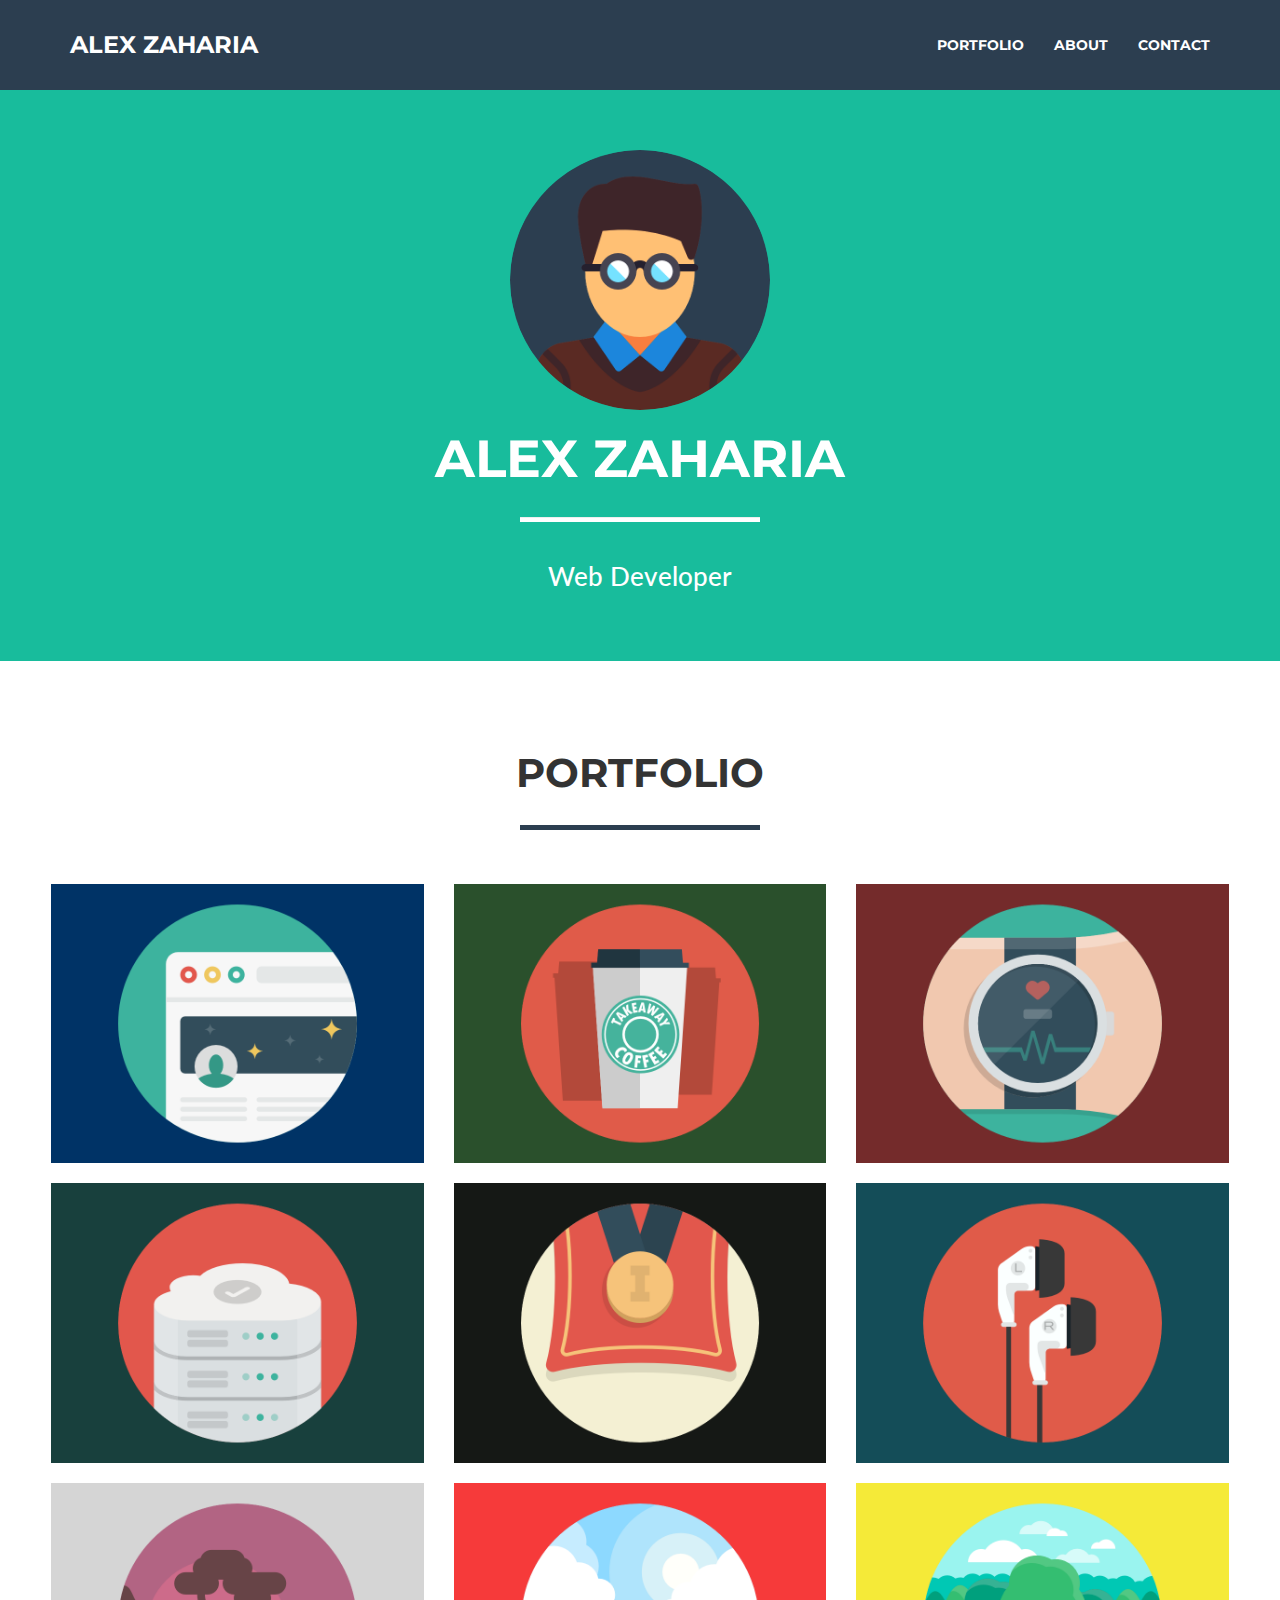
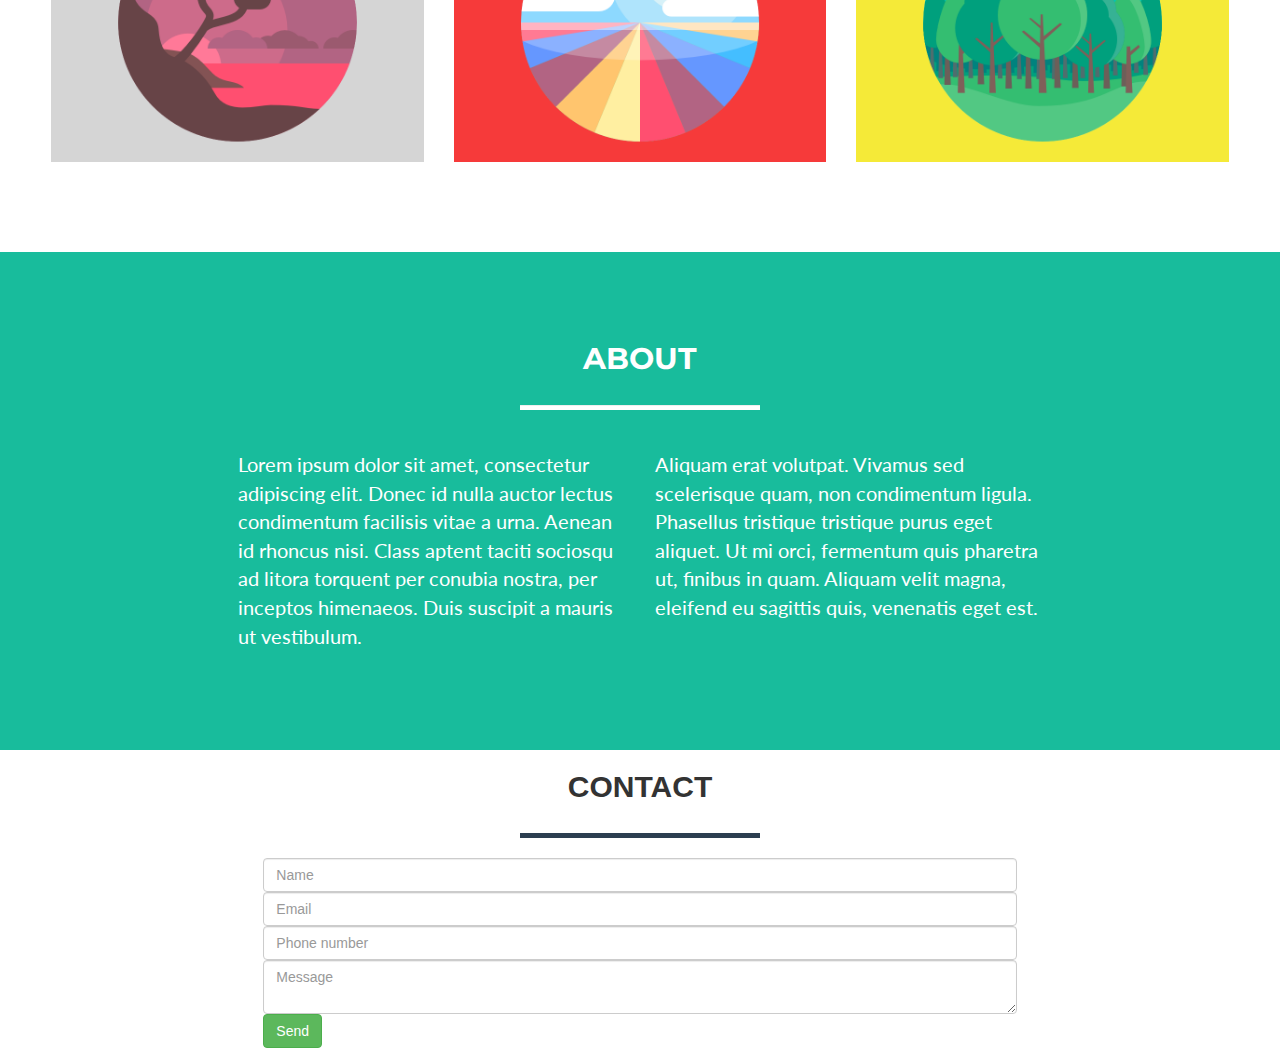
==== portofolio-page/index.html @ 8e7c49b8 "[portfolio-page] Added contact fields. Need to style and validate." ====
<!DOCTYPE html>
<html lang="en">
<head>
    <meta charset="UTF-8">
    <title>Portfolio Page</title>
    <link rel="stylesheet" type="text/css"
          href="https://maxcdn.bootstrapcdn.com/bootstrap/3.3.7/css/bootstrap.min.css"/>
    <link rel="stylesheet" type="text/css"
          href="https://maxcdn.bootstrapcdn.com/font-awesome/4.6.3/css/font-awesome.min.css"/>

    <link href="https://fonts.googleapis.com/css?family=Montserrat|Lato|Roboto" rel="stylesheet">

    <link rel="stylesheet" type="text/css"
          href="style.css"/>
</head>
<body>
    <nav class="navbar navbar-default navbar-fixed-top">
        <div class="container">
            <div class="navbar-header">
                <button type="button"
                        class="navbar-toggle collapsed"
                        data-toggle="collapse"
                        data-target="#navbar"
                        aria-expanded="false"
                        aria-controls="navbar">
                    <span class="sr-only">Toggle Navigation</span>
                    <span class="icon-bar"></span>
                    <span class="icon-bar"></span>
                    <span class="icon-bar"></span>
                </button>
                <a class="navbar-brand" href="#">
                    <strong>ALEX ZAHARIA</strong>
                </a>
            </div>
            <div id="navbar" class="navbar-collapse collapse">
                <ul class="nav navbar-nav navbar-right">
                    <li><a href="#"><strong>PORTFOLIO</strong></a></li>
                    <li><a href="#"><strong>ABOUT</strong></a></li>
                    <li><a href="#"><strong>CONTACT</strong></a></li>
                </ul>
            </div>
        </div>
    </nav>
    <div class="container-fluid content">
        <div class="row welcome">
            <div class="col-xs-12 photo">
                <div class="col-xs-12">
                    <img class="img-responsive" src="img/student.png"/>
                </div>
            </div>
            <div class="col-xs-12 text-center welcome-name">
                <h1><strong> ALEX ZAHARIA </strong></h1>
            </div>
            <div class="col-xs-12 text-center welcome-divider">
                <hr class="divider"/>
            </div>
            <div class="col-xs-12 text-center welcome-titles">
                <h3>Web Developer</h3>
            </div>
        </div>
        <div class="row portfolio">
            <div class="col-xs-12 text-center">
                <h2><strong> PORTFOLIO </strong></h2>
            </div>
            <div class="col-xs-12 text-center portfolio-divider">
                <hr class="divider"/>
            </div>
            <div class="col-lg-12 projects">
                <div class="project col-sm-4 text-center">
                    <a href="#">
                        <img class="img-responsive" src="img/projects/browser-square.png"/>
                    </a>
                </div>
                <div class="project col-sm-4 text-center">
                    <a href="#">
                        <img class="img-responsive" src="img/projects/coffee-cup-square.png"/>
                    </a>
                </div>
                <div class="project col-sm-4 text-center">
                    <a href="#">
                        <img class="img-responsive" src="img/projects/watch-square.png"/>
                    </a>
                </div>
                <div class="project col-sm-4 text-center">
                    <a href="#">
                        <img class="img-responsive" src="img/projects/server-square.png"/>
                    </a>
                </div>
                <div class="project col-sm-4 text-center">
                    <a href="#">
                        <img class="img-responsive" src="img/projects/medal-square.png"/>
                    </a>
                </div>
                <div class="project col-sm-4 text-center">
                    <a href="#">
                        <img class="img-responsive" src="img/projects/earphones-square.png"/>
                    </a>
                </div>
                <div class="project col-sm-4 text-center">
                    <a href="#">
                        <img class="img-responsive" src="img/projects/cape-square.png"/>
                    </a>
                </div>
                <div class="project col-sm-4 text-center">
                    <a href="#">
                        <img class="img-responsive" src="img/projects/fields-square.png"/>
                    </a>
                </div>
                <div class="project col-sm-4 text-center">
                    <a href="#">
                        <img class="img-responsive" src="img/projects/trees-sqaure.png"/>
                    </a>
                </div>
            </div>
        </div>
        <div class="row about">
            <div class="col-xs-12 text-center">
                <h2><strong> ABOUT </strong></h2>
            </div>
            <div class="col-xs-12 text-center about-divider">
                <hr class="divider"/>
            </div>
            <div class="col-xs-12 about-content">
                <div class="col-md-4 col-md-offset-2 description">
                    <p> Lorem ipsum dolor sit amet, consectetur adipiscing elit. Donec id nulla auctor lectus
                        condimentum facilisis vitae a urna. Aenean id rhoncus nisi. Class aptent taciti sociosqu ad
                        litora torquent per conubia nostra, per inceptos himenaeos. Duis suscipit a mauris ut
                        vestibulum. </p>
                </div>

                <div class="col-md-4 skills">
                    <p> Aliquam erat volutpat. Vivamus sed scelerisque quam, non
                        condimentum ligula. Phasellus tristique
                        tristique purus eget aliquet. Ut mi orci, fermentum quis pharetra ut,
                        finibus in quam. Aliquam
                        velit magna, eleifend eu sagittis quis, venenatis eget est. </p>
                </div>
            </div>
        </div>
        <div class="row contact">
            <div class="col-xs-12">
                <div class="col-xs-12 text-center">
                    <h2><strong> CONTACT </strong></h2>
                </div>
                <div class="col-xs-12 text-center contact-divider">
                    <hr class="divider"/>
                </div>
                <form class="form-horizontal col-xs-12">
                    <div class="col-sm-8 col-sm-offset-2">
                        <div class="col-xs-12">
                            <input type="text" class="form-control" placeholder="Name"/>
                            <input type="email" class="form-control" placeholder="Email"/>
                            <input type="text" class="form-control" placeholder="Phone number"/>
                            <textarea class="form-control" placeholder="Message"></textarea>
                            <button type="button" class="btn btn-success">Send</button>
                        </div>
                    </div>
                </form>
            </div>
        </div>
    </div>

    <script src="https://cdnjs.cloudflare.com/ajax/libs/jquery/3.1.1/jquery.min.js"></script>
    <script src="https://maxcdn.bootstrapcdn.com/bootstrap/3.3.7/js/bootstrap.min.js"></script>
</body>
</html>
---- portofolio-page/style.css ----
/*  Icons:
    fa-briefcase [&#xf0b1;]
    fa-empire [&#xf1d1;]
    fa-globe [&#xf0ac;]
    fa-heartbeat [&#xf21e;]
    fa-laptop [&#xf109;]
    fa-shield [&#xf132;]

    fa-star [&#xf005;]
    fa-lightbulb-o [&#xf0eb;]
*/
body {
  min-height: 1000px; }

.navbar {
  font-family: 'Montserrat', sans-serif;
  background: #2C3E50;
  padding: 20px;
  border: none; }
  @media screen and (max-width: 767px) {
    .navbar {
      padding: 0; } }

.navbar-default {
  color: #fff; }
  .navbar-default .navbar-brand {
    text-transform: uppercase;
    color: #FFFFFF;
    font-size: 24px; }
    @media screen and (max-width: 767px) {
      .navbar-default .navbar-brand {
        font-size: 18px; } }
  .navbar-default .navbar-brand:hover,
  .navbar-default .navbar-brand:focus {
    color: #fff; }
  .navbar-default .navbar-toggle {
    border-color: #FFFFFF; }
    .navbar-default .navbar-toggle .icon-bar {
      background: #FFFFFF; }
  .navbar-default .navbar-toggle:hover,
  .navbar-default .navbar-toggle:focus {
    background: #18BC9C;
    border-color: #18BC9C; }
  .navbar-default .navbar-collapse {
    border-color: #233140; }
  .navbar-default .navbar-nav li a {
    color: #FFFFFF; }
  .navbar-default .navbar-nav li a:hover,
  .navbar-default .navbar-nav li a:focus {
    color: #18BC9C; }

.content {
  padding-top: 90px; }
  @media screen and (max-width: 767px) {
    .content {
      padding-top: 50px; } }

hr.divider {
  font-family: FontAwesome;
  border-bottom: 4px solid #FFFFFF;
  width: 240px;
  line-height: 1px;
  font-size: 34px;
  color: #FFFFFF; }

hr.divider:after {
  padding: 0 8px;
  background: #18BC9C; }

.welcome {
  background-color: #18BC9C;
  padding: 60px 0 60px 0;
  font-family: 'Montserrat', sans-serif;
  color: #FFFFFF; }
  .welcome .photo img {
    width: 260px;
    border-radius: 50%;
    margin: 0 auto; }
  .welcome .welcome-name h1 {
    text-transform: uppercase;
    font-size: 52px; }
    @media screen and (max-width: 767px) {
      .welcome .welcome-name h1 {
        font-size: 30px; } }
  .welcome .welcome-divider {
    position: relative; }
    .welcome .welcome-divider hr.divider:after {
      content: "\f0eb"; }
  .welcome .welcome-titles {
    font-family: 'Lato', sans-serif; }
    .welcome .welcome-titles h3 {
      font-size: 26px; }
    @media screen and (max-width: 767px) {
      .welcome .welcome-titles h3 {
        margin-top: 10px;
        font-size: 20px; } }
  @media screen and (max-width: 767px) {
    .welcome {
      padding: 30px 0 30px 0; } }

.portfolio {
  padding: 70px 0 90px 0;
  background: #FFFFFF;
  font-family: 'Montserrat', sans-serif;
  color: #333333; }
  .portfolio h2 {
    font-size: 40px;
    text-transform: uppercase; }
  .portfolio .portfolio-divider hr.divider {
    border-color: #2C3E50;
    color: #2C3E50; }
  .portfolio .portfolio-divider hr.divider:after {
    background: #FFFFFF;
    content: "\f0b1"; }
  .portfolio .projects {
    margin-top: 14px;
    padding: 0 36px; }
    .portfolio .projects .project {
      margin-top: 20px; }
      .portfolio .projects .project a {
        max-width: 400px;
        margin: 0 auto;
        display: block;
        background: url("/img/student.png"); }
    @media screen and (max-width: 767px) {
      .portfolio .projects {
        margin-top: 30px;
        padding: 0 14px; } }
  @media screen and (max-width: 767px) {
    .portfolio {
      padding: 30px 0 30px 0; } }

.about {
  padding: 70px 0 90px 0;
  background: #18BC9C;
  font-family: 'Montserrat', sans-serif;
  color: #FFFFFF; }
  .about .about-divider hr.divider:after {
    content: "\f007";
    padding: 0 10px; }
  .about .about-content {
    margin-top: 20px; }
    .about .about-content .description,
    .about .about-content .skills {
      font-family: 'Lato', sans-serif;
      font-size: 20px; }
  @media screen and (max-width: 767px) {
    .about {
      padding: 30px 0 30px 0; } }

.contact .contact-divider hr {
  border-color: #2C3E50;
  color: #2C3E50; }
.contact .contact-divider hr:after {
  content: '\f0e0';
  background: #FFFFFF; }

/*# sourceMappingURL=style.css.map */
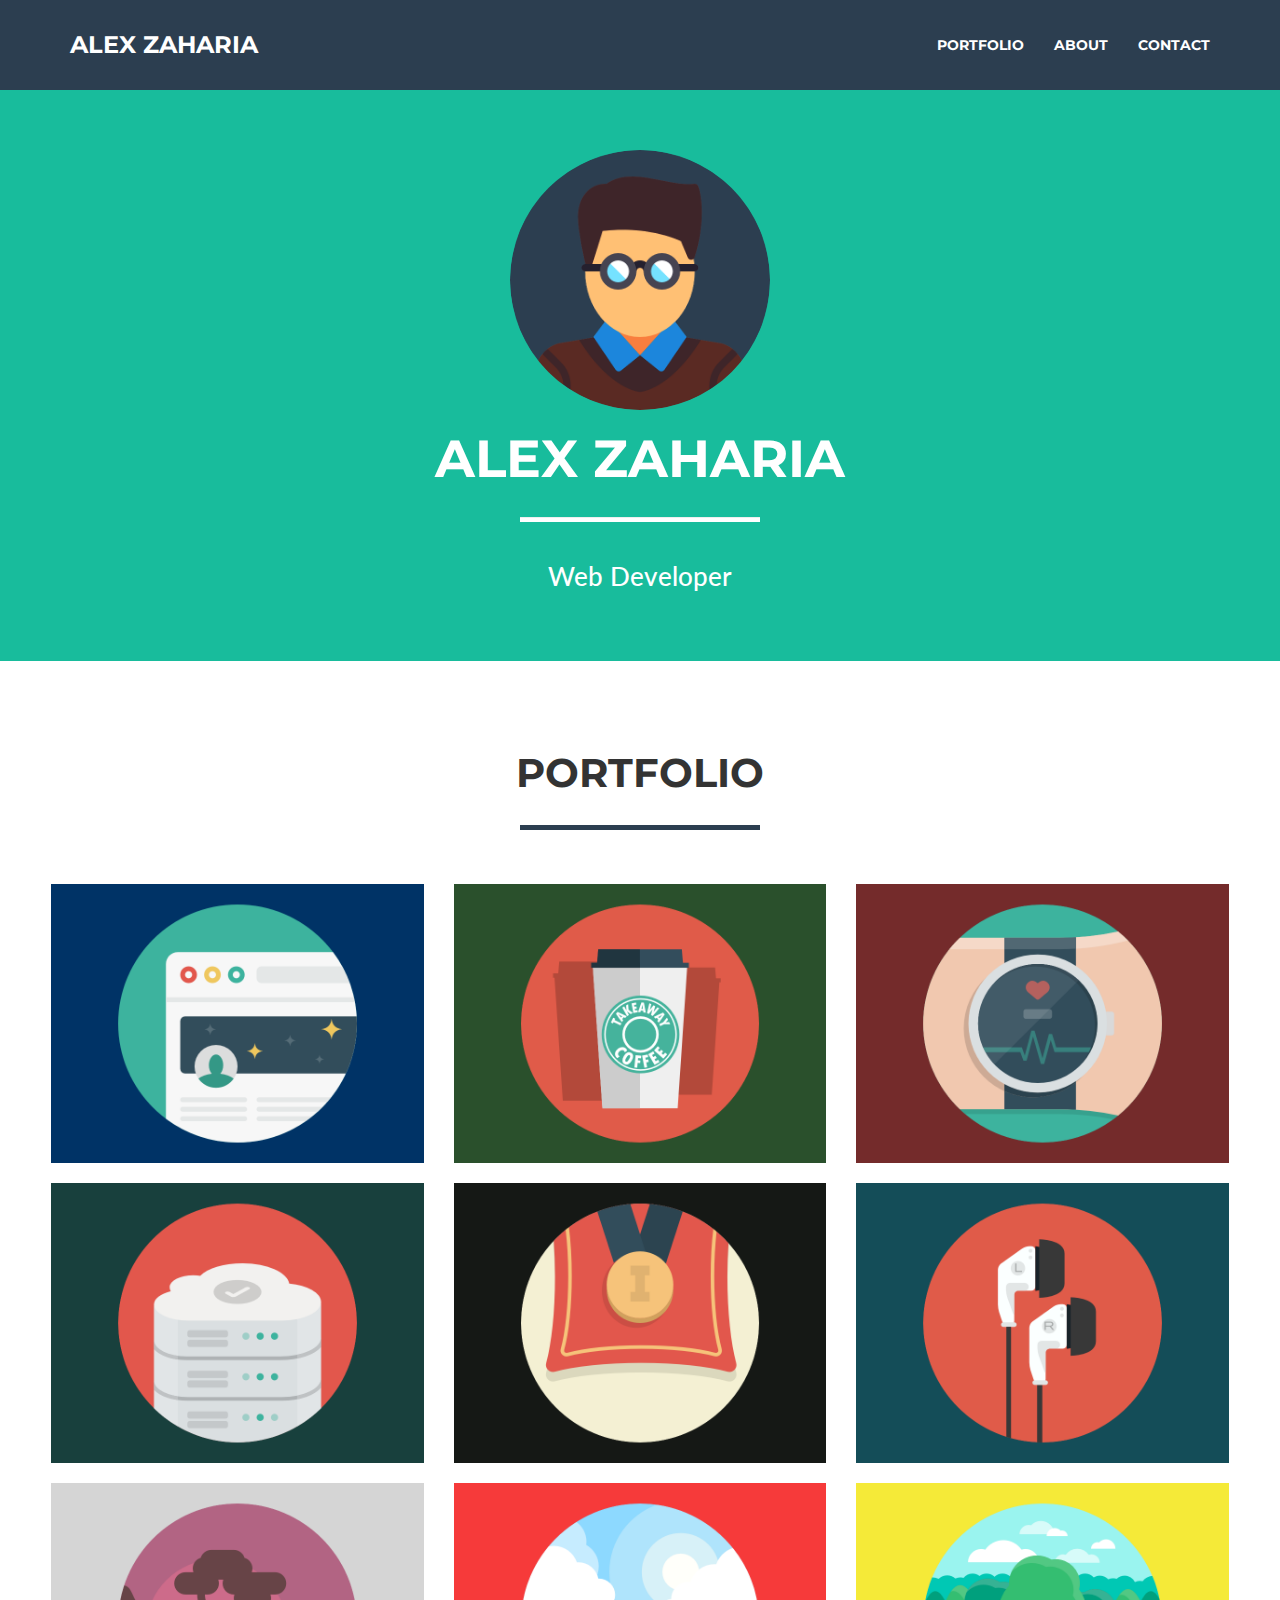
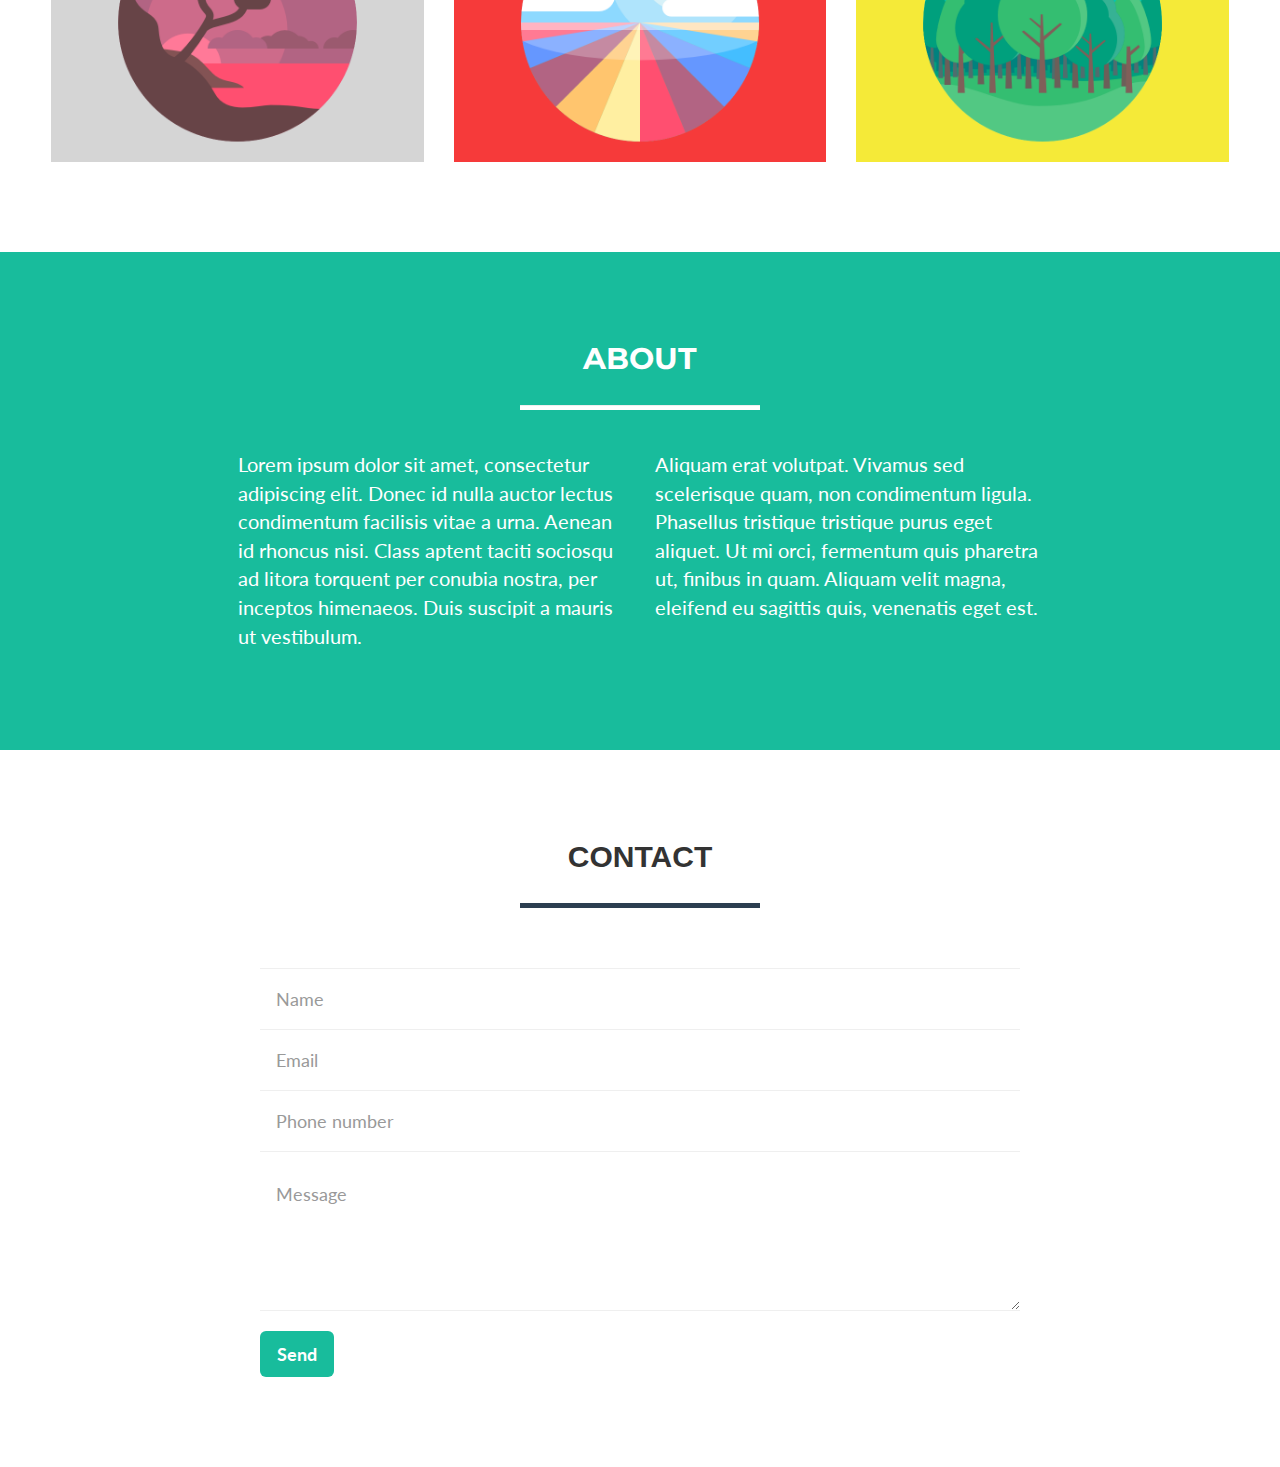
==== commit 72058a11: "[portfolio-page] Finished contact zone." ====
--- a/portofolio-page/index.html
+++ b/portofolio-page/index.html
@@ -138,26 +138,33 @@
             </div>
         </div>
         <div class="row contact">
-            <div class="col-xs-12">
-                <div class="col-xs-12 text-center">
-                    <h2><strong> CONTACT </strong></h2>
+            <div class="container">
+                <div class="row">
+                    <div class="col-xs-12 text-center">
+                        <h2><strong> CONTACT </strong></h2>
+                    </div>
+                    <div class="col-xs-12 text-center contact-divider">
+                        <hr class="divider"/>
+                    </div>
                 </div>
-                <div class="col-xs-12 text-center contact-divider">
-                    <hr class="divider"/>
+                <div class="row">
+                    <form class="form-horizontal col-xs-12">
+                        <div class="col-sm-8 col-sm-offset-2">
+                            <div class="row">
+                                <input type="text" class="form-control" placeholder="Name"/>
+                                <input type="email" class="form-control" placeholder="Email"/>
+                                <input type="text" class="form-control" placeholder="Phone number"/>
+                                <textarea class="form-control" placeholder="Message"></textarea>
+                                <button type="button" class="btn btn-lg">
+                                    <strong>Send</strong>
+                                </button>
+                            </div>
+                        </div>
+                    </form>
                 </div>
-                <form class="form-horizontal col-xs-12">
-                    <div class="col-sm-8 col-sm-offset-2">
-                        <div class="col-xs-12">
-                            <input type="text" class="form-control" placeholder="Name"/>
-                            <input type="email" class="form-control" placeholder="Email"/>
-                            <input type="text" class="form-control" placeholder="Phone number"/>
-                            <textarea class="form-control" placeholder="Message"></textarea>
-                            <button type="button" class="btn btn-success">Send</button>
-                        </div>
-                    </div>
-                </form>
             </div>
         </div>
+    </div>
     </div>
 
     <script src="https://cdnjs.cloudflare.com/ajax/libs/jquery/3.1.1/jquery.min.js"></script>
--- a/portofolio-page/style.css
+++ b/portofolio-page/style.css
@@ -148,11 +148,38 @@
     .about {
       padding: 30px 0 30px 0; } }
 
-.contact .contact-divider hr {
-  border-color: #2C3E50;
-  color: #2C3E50; }
-.contact .contact-divider hr:after {
-  content: '\f0e0';
-  background: #FFFFFF; }
+.contact {
+  padding: 70px 0 90px 0; }
+  .contact .contact-divider hr {
+    border-color: #2C3E50;
+    color: #2C3E50; }
+  .contact .contact-divider hr:after {
+    content: '\f0e0';
+    background: #FFFFFF; }
+  .contact form {
+    margin-top: 40px; }
+    .contact form input, .contact form textarea {
+      border: none;
+      border-top: 1px solid #efefef;
+      border-radius: 0;
+      font-size: 18px;
+      box-shadow: none;
+      padding: 30px 16px;
+      font-family: 'Lato', sans-serif; }
+    .contact form input {
+      height: 60px; }
+    .contact form textarea {
+      border-bottom: 1px solid #efefef;
+      min-height: 160px;
+      resize: vertical; }
+    .contact form input:focus,
+    .contact form textarea:focus {
+      border-color: #efefef;
+      box-shadow: none; }
+    .contact form button {
+      margin-top: 20px;
+      background: #18BC9C;
+      color: #FFFFFF;
+      font-family: 'Lato', sans-serif; }
 
 /*# sourceMappingURL=style.css.map */
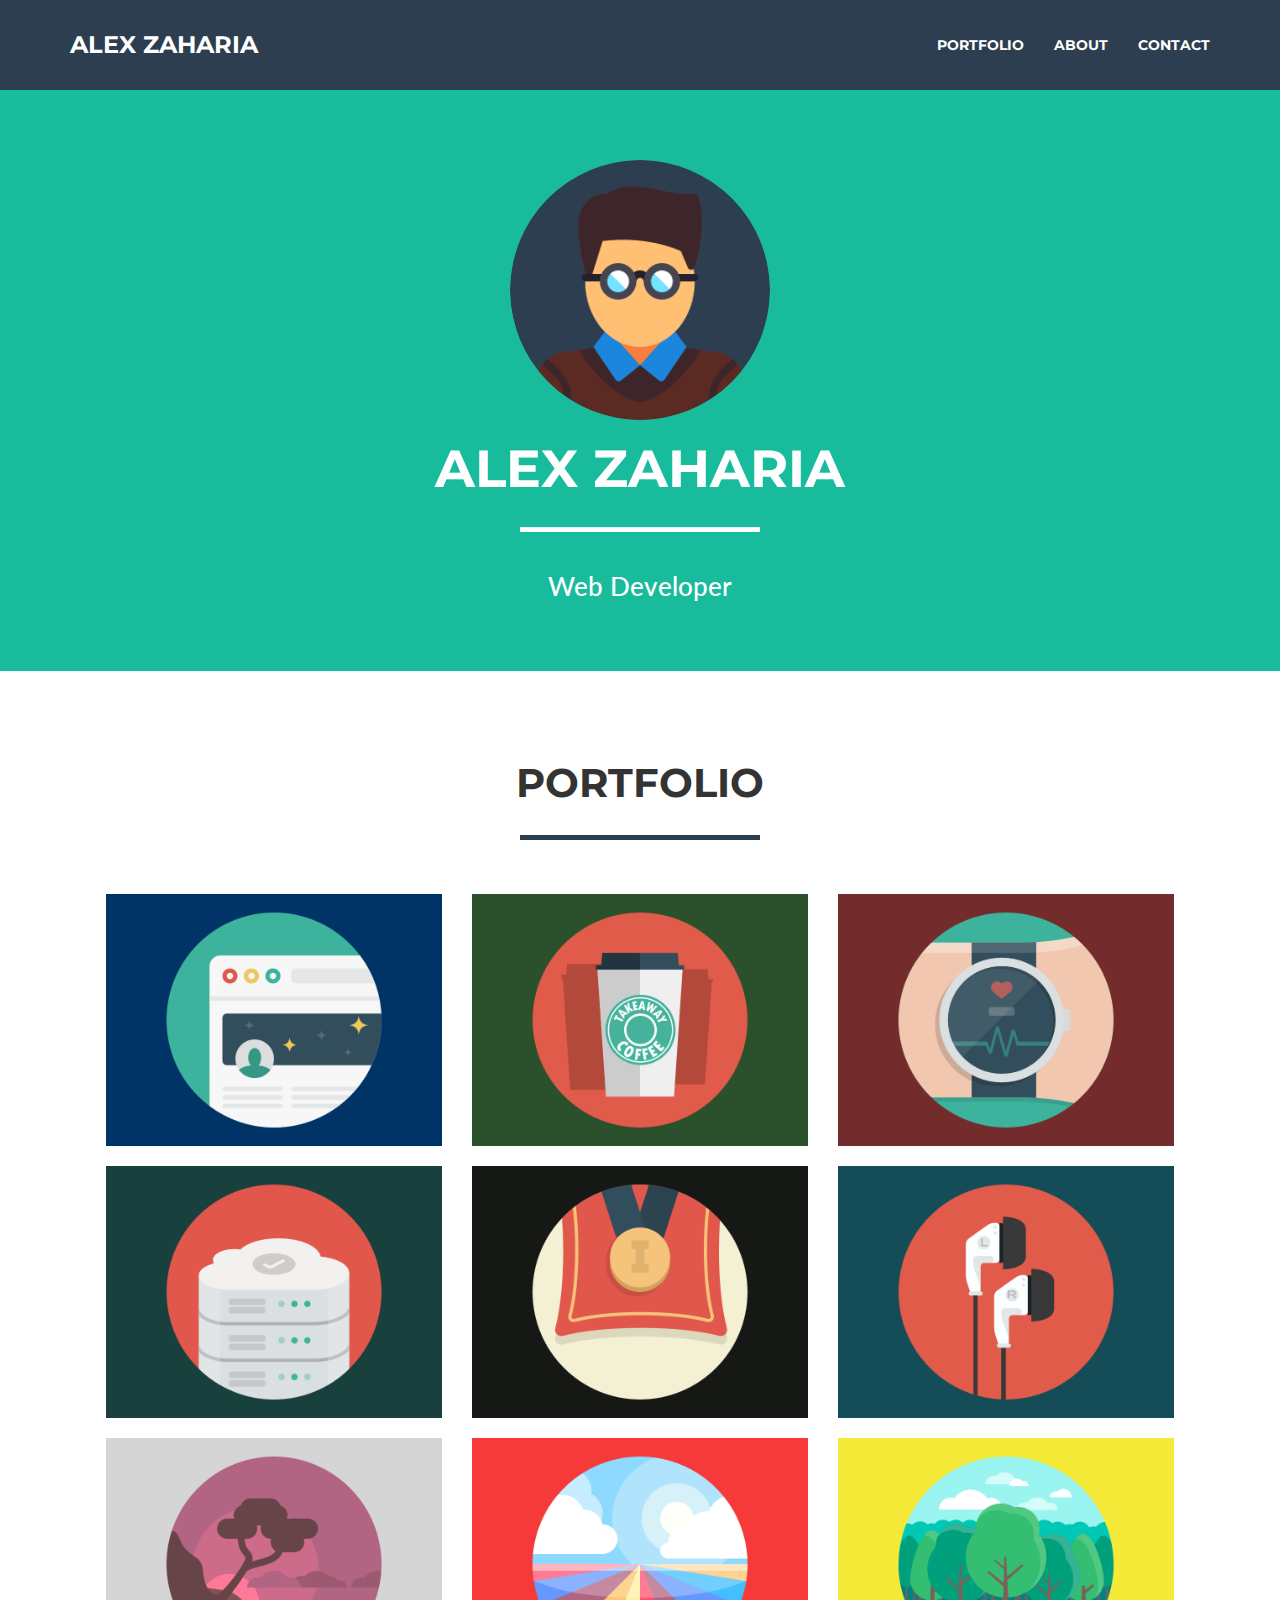
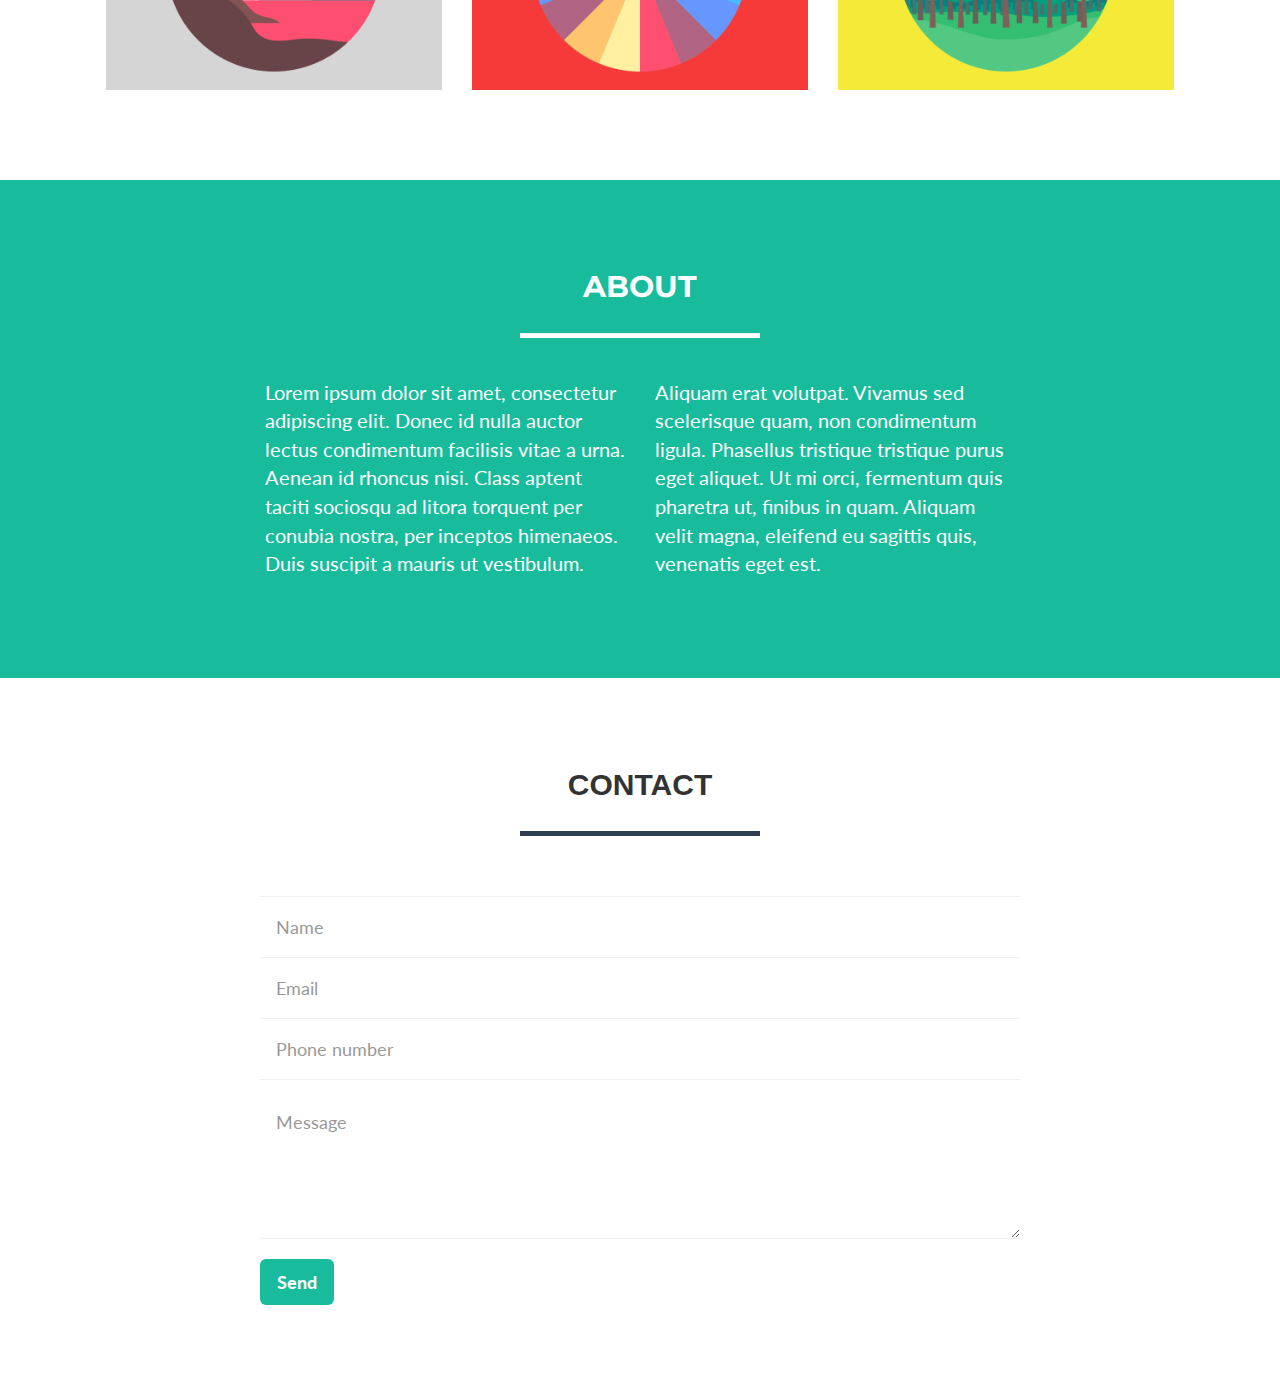
==== commit bed9b5c7: "[portfolio-page] Refactored container-row structure." ====
--- a/portofolio-page/index.html
+++ b/portofolio-page/index.html
@@ -41,31 +41,39 @@
             </div>
         </div>
     </nav>
-    <div class="container-fluid content">
-        <div class="row welcome">
-            <div class="col-xs-12 photo">
-                <div class="col-xs-12">
-                    <img class="img-responsive" src="img/student.png"/>
+    <div class="welcome">
+        <div class="container">
+            <div class="row">
+                <div class="col-xs-12 photo">
+                    <div class="col-xs-12">
+                        <img class="img-responsive" src="img/student.png"/>
+                    </div>
                 </div>
-            </div>
-            <div class="col-xs-12 text-center welcome-name">
-                <h1><strong> ALEX ZAHARIA </strong></h1>
+                <div class="col-xs-12 text-center welcome-name">
+                    <h1><strong> ALEX ZAHARIA </strong></h1>
+                </div>
             </div>
             <div class="col-xs-12 text-center welcome-divider">
                 <hr class="divider"/>
             </div>
-            <div class="col-xs-12 text-center welcome-titles">
-                <h3>Web Developer</h3>
+            <div class="row text-center welcome-titles">
+                <div class="col-xs-12">
+                    <h3>Web Developer</h3>
+                </div>
             </div>
         </div>
-        <div class="row portfolio">
-            <div class="col-xs-12 text-center">
-                <h2><strong> PORTFOLIO </strong></h2>
+    </div>
+    <div class="portfolio">
+        <div class="container">
+            <div class="row">
+                <div class="col-xs-12 text-center">
+                    <h2><strong> PORTFOLIO </strong></h2>
+                </div>
+                <div class="col-xs-12 text-center portfolio-divider">
+                    <hr class="divider"/>
+                </div>
             </div>
-            <div class="col-xs-12 text-center portfolio-divider">
-                <hr class="divider"/>
-            </div>
-            <div class="col-lg-12 projects">
+            <div class="row projects">
                 <div class="project col-sm-4 text-center">
                     <a href="#">
                         <img class="img-responsive" src="img/projects/browser-square.png"/>
@@ -113,14 +121,19 @@
                 </div>
             </div>
         </div>
-        <div class="row about">
-            <div class="col-xs-12 text-center">
-                <h2><strong> ABOUT </strong></h2>
+
+    </div>
+    <div class="about">
+        <div class="container">
+            <div class="row">
+                <div class="col-xs-12 text-center">
+                    <h2><strong> ABOUT </strong></h2>
+                </div>
+                <div class="col-xs-12 text-center about-divider">
+                    <hr class="divider"/>
+                </div>
             </div>
-            <div class="col-xs-12 text-center about-divider">
-                <hr class="divider"/>
-            </div>
-            <div class="col-xs-12 about-content">
+            <div class="row about-content">
                 <div class="col-md-4 col-md-offset-2 description">
                     <p> Lorem ipsum dolor sit amet, consectetur adipiscing elit. Donec id nulla auctor lectus
                         condimentum facilisis vitae a urna. Aenean id rhoncus nisi. Class aptent taciti sociosqu ad
@@ -137,34 +150,33 @@
                 </div>
             </div>
         </div>
-        <div class="row contact">
-            <div class="container">
-                <div class="row">
-                    <div class="col-xs-12 text-center">
-                        <h2><strong> CONTACT </strong></h2>
-                    </div>
-                    <div class="col-xs-12 text-center contact-divider">
-                        <hr class="divider"/>
-                    </div>
+    </div>
+    <div class="contact">
+        <div class="container">
+            <div class="row">
+                <div class="col-xs-12 text-center">
+                    <h2><strong> CONTACT </strong></h2>
                 </div>
-                <div class="row">
-                    <form class="form-horizontal col-xs-12">
-                        <div class="col-sm-8 col-sm-offset-2">
-                            <div class="row">
-                                <input type="text" class="form-control" placeholder="Name"/>
-                                <input type="email" class="form-control" placeholder="Email"/>
-                                <input type="text" class="form-control" placeholder="Phone number"/>
-                                <textarea class="form-control" placeholder="Message"></textarea>
-                                <button type="button" class="btn btn-lg">
-                                    <strong>Send</strong>
-                                </button>
-                            </div>
-                        </div>
-                    </form>
+                <div class="col-xs-12 text-center contact-divider">
+                    <hr class="divider"/>
                 </div>
             </div>
+            <div class="row">
+                <form class="form-horizontal col-xs-12">
+                    <div class="col-sm-8 col-sm-offset-2">
+                        <div class="row">
+                            <input type="text" class="form-control" placeholder="Name"/>
+                            <input type="email" class="form-control" placeholder="Email"/>
+                            <input type="text" class="form-control" placeholder="Phone number"/>
+                            <textarea class="form-control" placeholder="Message"></textarea>
+                            <button type="button" class="btn btn-lg">
+                                <strong>Send</strong>
+                            </button>
+                        </div>
+                    </div>
+                </form>
+            </div>
         </div>
-    </div>
     </div>
 
     <script src="https://cdnjs.cloudflare.com/ajax/libs/jquery/3.1.1/jquery.min.js"></script>
--- a/portofolio-page/style.css
+++ b/portofolio-page/style.css
@@ -69,7 +69,7 @@
 
 .welcome {
   background-color: #18BC9C;
-  padding: 60px 0 60px 0;
+  padding: 160px 0 60px 0;
   font-family: 'Montserrat', sans-serif;
   color: #FFFFFF; }
   .welcome .photo img {
@@ -96,7 +96,7 @@
         font-size: 20px; } }
   @media screen and (max-width: 767px) {
     .welcome {
-      padding: 30px 0 30px 0; } }
+      padding: 90px 0 30px 0; } }
 
 .portfolio {
   padding: 70px 0 90px 0;
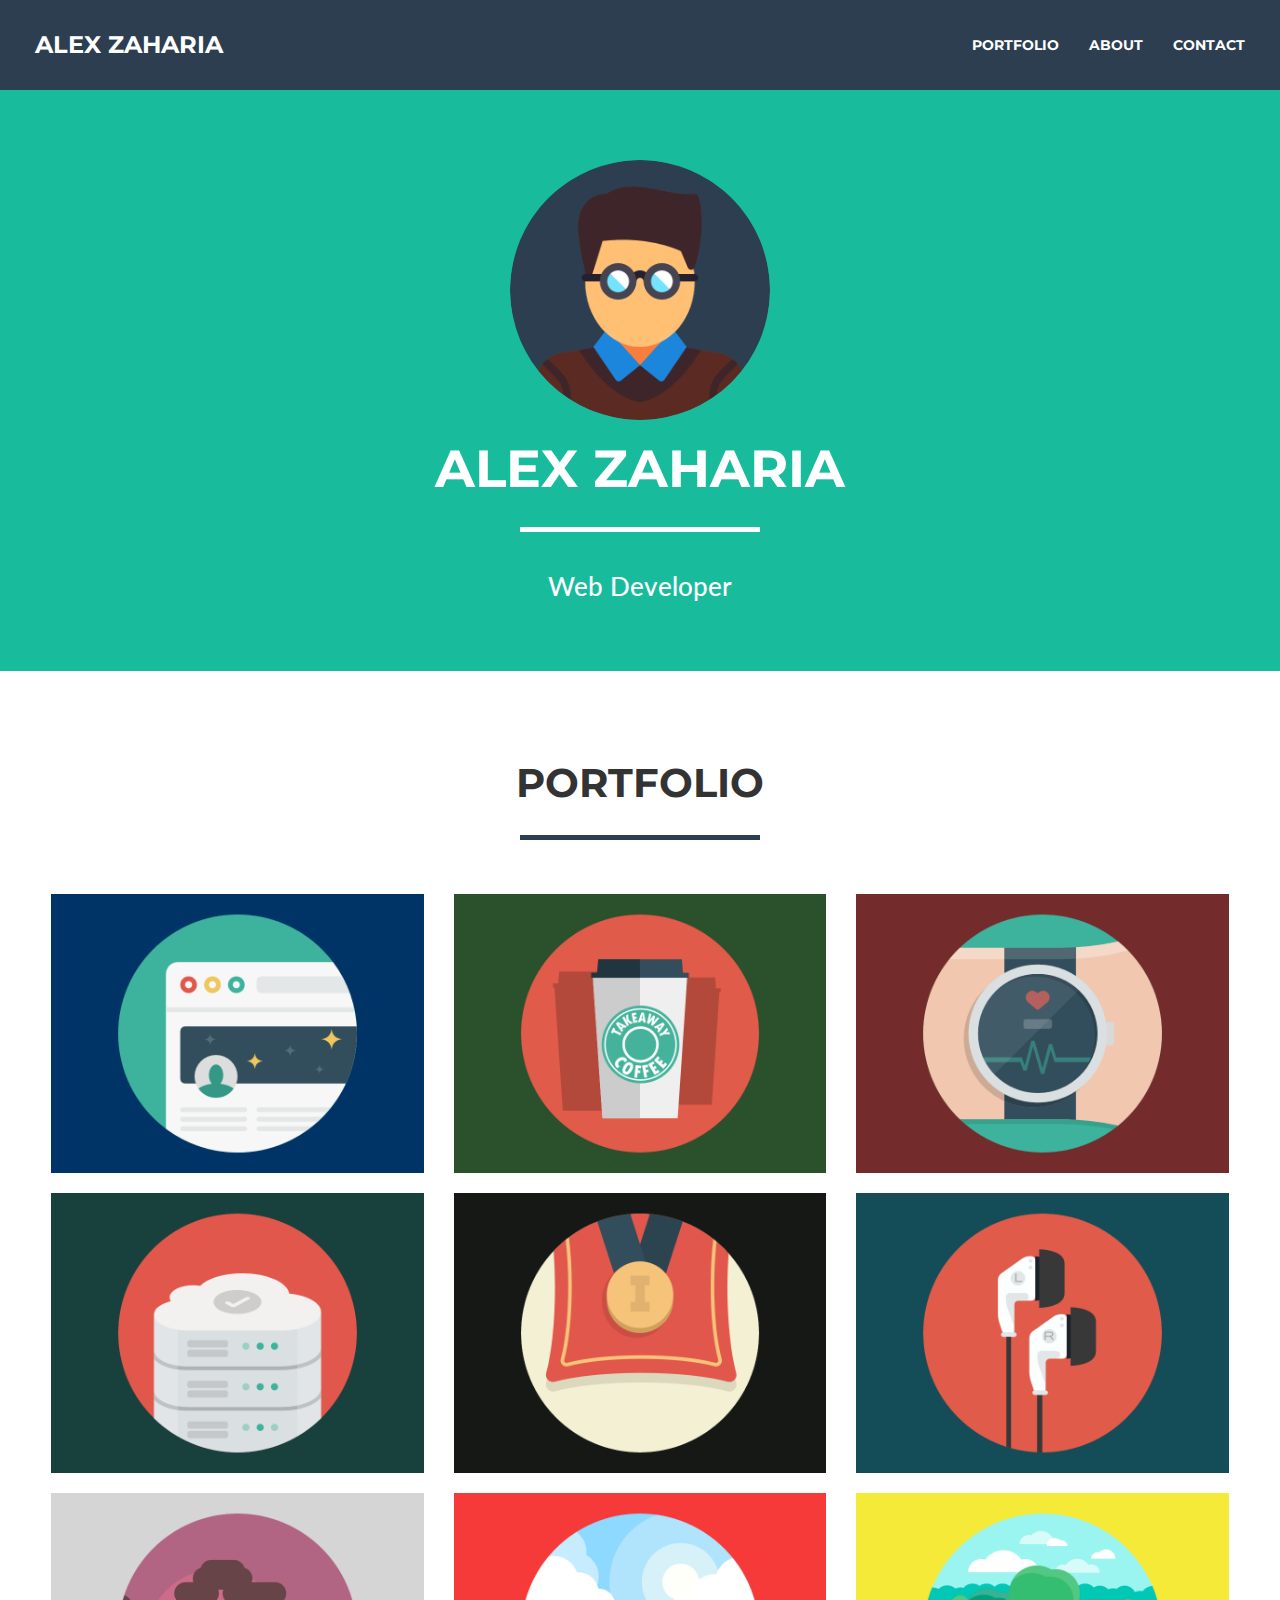
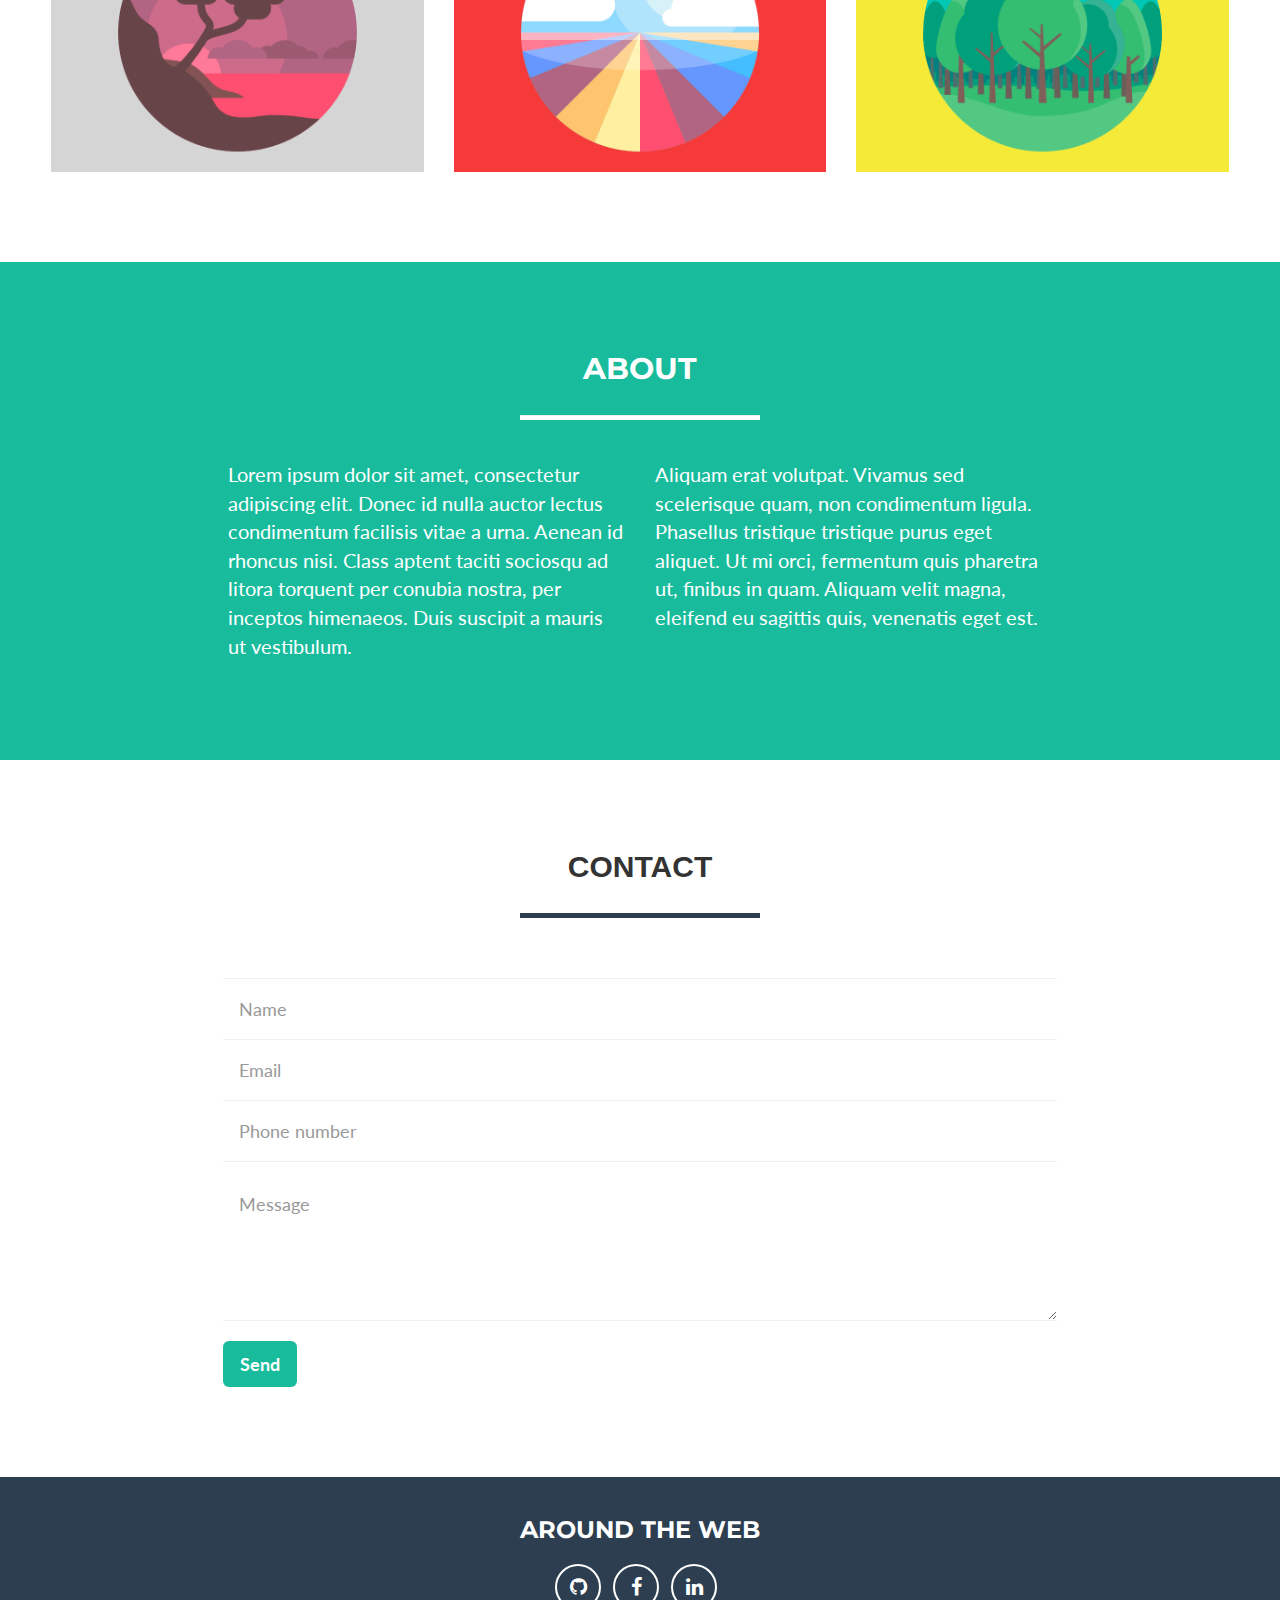
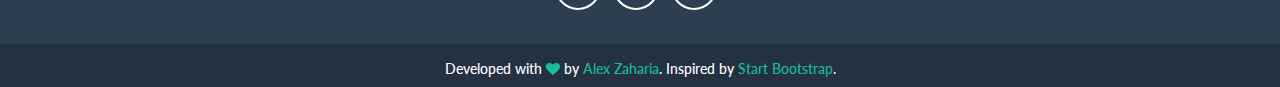
==== commit 569dde74: "[portfolio-page] Added credits in footer." ====
--- a/portofolio-page/index.html
+++ b/portofolio-page/index.html
@@ -15,7 +15,7 @@
 </head>
 <body>
     <nav class="navbar navbar-default navbar-fixed-top">
-        <div class="container">
+        <div class="container-fluid">
             <div class="navbar-header">
                 <button type="button"
                         class="navbar-toggle collapsed"
@@ -42,7 +42,7 @@
         </div>
     </nav>
     <div class="welcome">
-        <div class="container">
+        <div class="container-fluid">
             <div class="row">
                 <div class="col-xs-12 photo">
                     <div class="col-xs-12">
@@ -64,7 +64,7 @@
         </div>
     </div>
     <div class="portfolio">
-        <div class="container">
+        <div class="container-fluid">
             <div class="row">
                 <div class="col-xs-12 text-center">
                     <h2><strong> PORTFOLIO </strong></h2>
@@ -124,7 +124,7 @@
 
     </div>
     <div class="about">
-        <div class="container">
+        <div class="container-fluid">
             <div class="row">
                 <div class="col-xs-12 text-center">
                     <h2><strong> ABOUT </strong></h2>
@@ -152,7 +152,7 @@
         </div>
     </div>
     <div class="contact">
-        <div class="container">
+        <div class="container-fluid">
             <div class="row">
                 <div class="col-xs-12 text-center">
                     <h2><strong> CONTACT </strong></h2>
@@ -178,8 +178,54 @@
             </div>
         </div>
     </div>
-
-    <script src="https://cdnjs.cloudflare.com/ajax/libs/jquery/3.1.1/jquery.min.js"></script>
-    <script src="https://maxcdn.bootstrapcdn.com/bootstrap/3.3.7/js/bootstrap.min.js"></script>
+    <div class="social">
+        <div class="container-fluid">
+            <div class="row">
+                <div class="col-md-6 col-md-offset-3 text-center">
+                    <h3><strong> AROUND THE WEB </strong></h3>
+                    <div class="social-icons">
+                        <a href="#">
+                            <span class="fa fa-github"></span>
+                        </a>
+                        <a href="#">
+                            <span class="fa fa-facebook"></span>
+                        </a>
+                        <a href="#">
+                            <span class="fa fa-linkedin"></span>
+                        </a>
+                    </div>
+                </div>
+            </div>
+        </div>
+    </div>
+    <div class="credits">
+        <div class="container-fluid">
+            <div class="row">
+                <div class="credits">
+                    <div class="col-xs-12 developed-with text-center">
+                        <h5>Developed with
+                            <span class="fa fa-heart"></span> by
+                            <a href="https://github.com/alexzaharia24" target="_blank">Alex Zaharia</a>.
+                            <span class="hidden-sm hidden-xs">
+                                Inspired by
+                                <a href="https://blackrockdigital.github.io/startbootstrap-freelancer/" target="_blank">Start
+                                    Bootstrap</a>.
+                            </span>
+                        </h5>
+                    </div>
+                    <div class="col-xs-12 hidden-lg hidden-md inspired-by">
+                        <h5>
+                            Inspired by
+                            <a href="https://blackrockdigital.github.io/startbootstrap-freelancer/" target="_blank">Start
+                                Bootstrap</a>.
+                        </h5>
+                    </div>
+
+                </div>
+            </div>
+        </div>
+
+        <script src="https://cdnjs.cloudflare.com/ajax/libs/jquery/3.1.1/jquery.min.js"></script>
+        <script src="https://maxcdn.bootstrapcdn.com/bootstrap/3.3.7/js/bootstrap.min.js"></script>
 </body>
 </html>--- a/portofolio-page/style.css
+++ b/portofolio-page/style.css
@@ -13,10 +13,10 @@
   min-height: 1000px; }
 
 .navbar {
-  font-family: 'Montserrat', sans-serif;
   background: #2C3E50;
-  padding: 20px;
-  border: none; }
+  border: none;
+  font-family: 'Montserrat', sans-serif;
+  padding: 20px; }
   @media screen and (max-width: 767px) {
     .navbar {
       padding: 0; } }
@@ -24,9 +24,9 @@
 .navbar-default {
   color: #fff; }
   .navbar-default .navbar-brand {
-    text-transform: uppercase;
     color: #FFFFFF;
-    font-size: 24px; }
+    font-size: 24px;
+    text-transform: uppercase; }
     @media screen and (max-width: 767px) {
       .navbar-default .navbar-brand {
         font-size: 18px; } }
@@ -56,29 +56,29 @@
       padding-top: 50px; } }
 
 hr.divider {
+  border-bottom: 4px solid #FFFFFF;
+  color: #FFFFFF;
   font-family: FontAwesome;
-  border-bottom: 4px solid #FFFFFF;
-  width: 240px;
+  font-size: 34px;
   line-height: 1px;
-  font-size: 34px;
-  color: #FFFFFF; }
+  width: 240px; }
 
 hr.divider:after {
-  padding: 0 8px;
-  background: #18BC9C; }
+  background: #18BC9C;
+  padding: 0 8px; }
 
 .welcome {
   background-color: #18BC9C;
-  padding: 160px 0 60px 0;
-  font-family: 'Montserrat', sans-serif;
-  color: #FFFFFF; }
+  color: #FFFFFF;
+  font-family: 'Montserrat', sans-serif;
+  padding: 160px 0 60px 0; }
   .welcome .photo img {
-    width: 260px;
     border-radius: 50%;
-    margin: 0 auto; }
+    margin: 0 auto;
+    width: 260px; }
   .welcome .welcome-name h1 {
-    text-transform: uppercase;
-    font-size: 52px; }
+    font-size: 52px;
+    text-transform: uppercase; }
     @media screen and (max-width: 767px) {
       .welcome .welcome-name h1 {
         font-size: 30px; } }
@@ -99,10 +99,10 @@
       padding: 90px 0 30px 0; } }
 
 .portfolio {
-  padding: 70px 0 90px 0;
   background: #FFFFFF;
-  font-family: 'Montserrat', sans-serif;
-  color: #333333; }
+  color: #333333;
+  font-family: 'Montserrat', sans-serif;
+  padding: 70px 0 90px 0; }
   .portfolio h2 {
     font-size: 40px;
     text-transform: uppercase; }
@@ -118,10 +118,10 @@
     .portfolio .projects .project {
       margin-top: 20px; }
       .portfolio .projects .project a {
-        max-width: 400px;
+        background: url("/img/student.png");
+        display: block;
         margin: 0 auto;
-        display: block;
-        background: url("/img/student.png"); }
+        max-width: 400px; }
     @media screen and (max-width: 767px) {
       .portfolio .projects {
         margin-top: 30px;
@@ -131,10 +131,10 @@
       padding: 30px 0 30px 0; } }
 
 .about {
-  padding: 70px 0 90px 0;
   background: #18BC9C;
-  font-family: 'Montserrat', sans-serif;
-  color: #FFFFFF; }
+  color: #FFFFFF;
+  font-family: 'Montserrat', sans-serif;
+  padding: 70px 0 90px 0; }
   .about .about-divider hr.divider:after {
     content: "\f007";
     padding: 0 10px; }
@@ -154,18 +154,18 @@
     border-color: #2C3E50;
     color: #2C3E50; }
   .contact .contact-divider hr:after {
-    content: '\f0e0';
-    background: #FFFFFF; }
+    background: #FFFFFF;
+    content: '\f0e0'; }
   .contact form {
     margin-top: 40px; }
     .contact form input, .contact form textarea {
       border: none;
+      border-radius: 0;
       border-top: 1px solid #efefef;
-      border-radius: 0;
+      box-shadow: none;
+      font-family: 'Lato', sans-serif;
       font-size: 18px;
-      box-shadow: none;
-      padding: 30px 16px;
-      font-family: 'Lato', sans-serif; }
+      padding: 30px 16px; }
     .contact form input {
       height: 60px; }
     .contact form textarea {
@@ -177,9 +177,58 @@
       border-color: #efefef;
       box-shadow: none; }
     .contact form button {
-      margin-top: 20px;
       background: #18BC9C;
       color: #FFFFFF;
-      font-family: 'Lato', sans-serif; }
+      font-family: 'Lato', sans-serif;
+      margin-top: 20px; }
+
+.social {
+  background: #2C3E50;
+  color: #FFFFFF;
+  font-family: 'Montserrat', sans-serif;
+  padding: 20px 0 34px 0; }
+  .social .social-icons {
+    margin-top: 20px; }
+    .social .social-icons a {
+      border: 2px solid #FFFFFF;
+      border-radius: 50%;
+      color: #FFFFFF;
+      display: inline-block;
+      height: 46px;
+      line-height: 46px;
+      margin-right: 8px;
+      text-align: center;
+      transition: 0.2s all ease-out;
+      width: 46px; }
+      .social .social-icons a span.fa {
+        font-size: 20px; }
+    .social .social-icons a:hover {
+      background: #FFFFFF;
+      color: #18BC9C;
+      transition: 0.2s all ease-in; }
+
+.credits {
+  padding: 6px 0;
+  background: #233140;
+  color: #FFFFFF; }
+  .credits .credits {
+    font-family: 'Lato', sans-serif; }
+    .credits .credits h5 {
+      margin: 5px 0; }
+    .credits .credits .fa-heart {
+      color: #18BC9C; }
+    .credits .credits a {
+      color: #18BC9C;
+      transition: 0.1s all ease-out;
+      border-bottom: 1px solid #233140; }
+    .credits .credits a:hover {
+      transition: 0.1s all ease-in;
+      text-decoration: none;
+      border-bottom: 1px solid #18BC9C; }
+    .credits .credits a:focus {
+      text-underline: none; }
+    @media screen and (max-width: 991px) {
+      .credits .credits {
+        text-align: center; } }
 
 /*# sourceMappingURL=style.css.map */
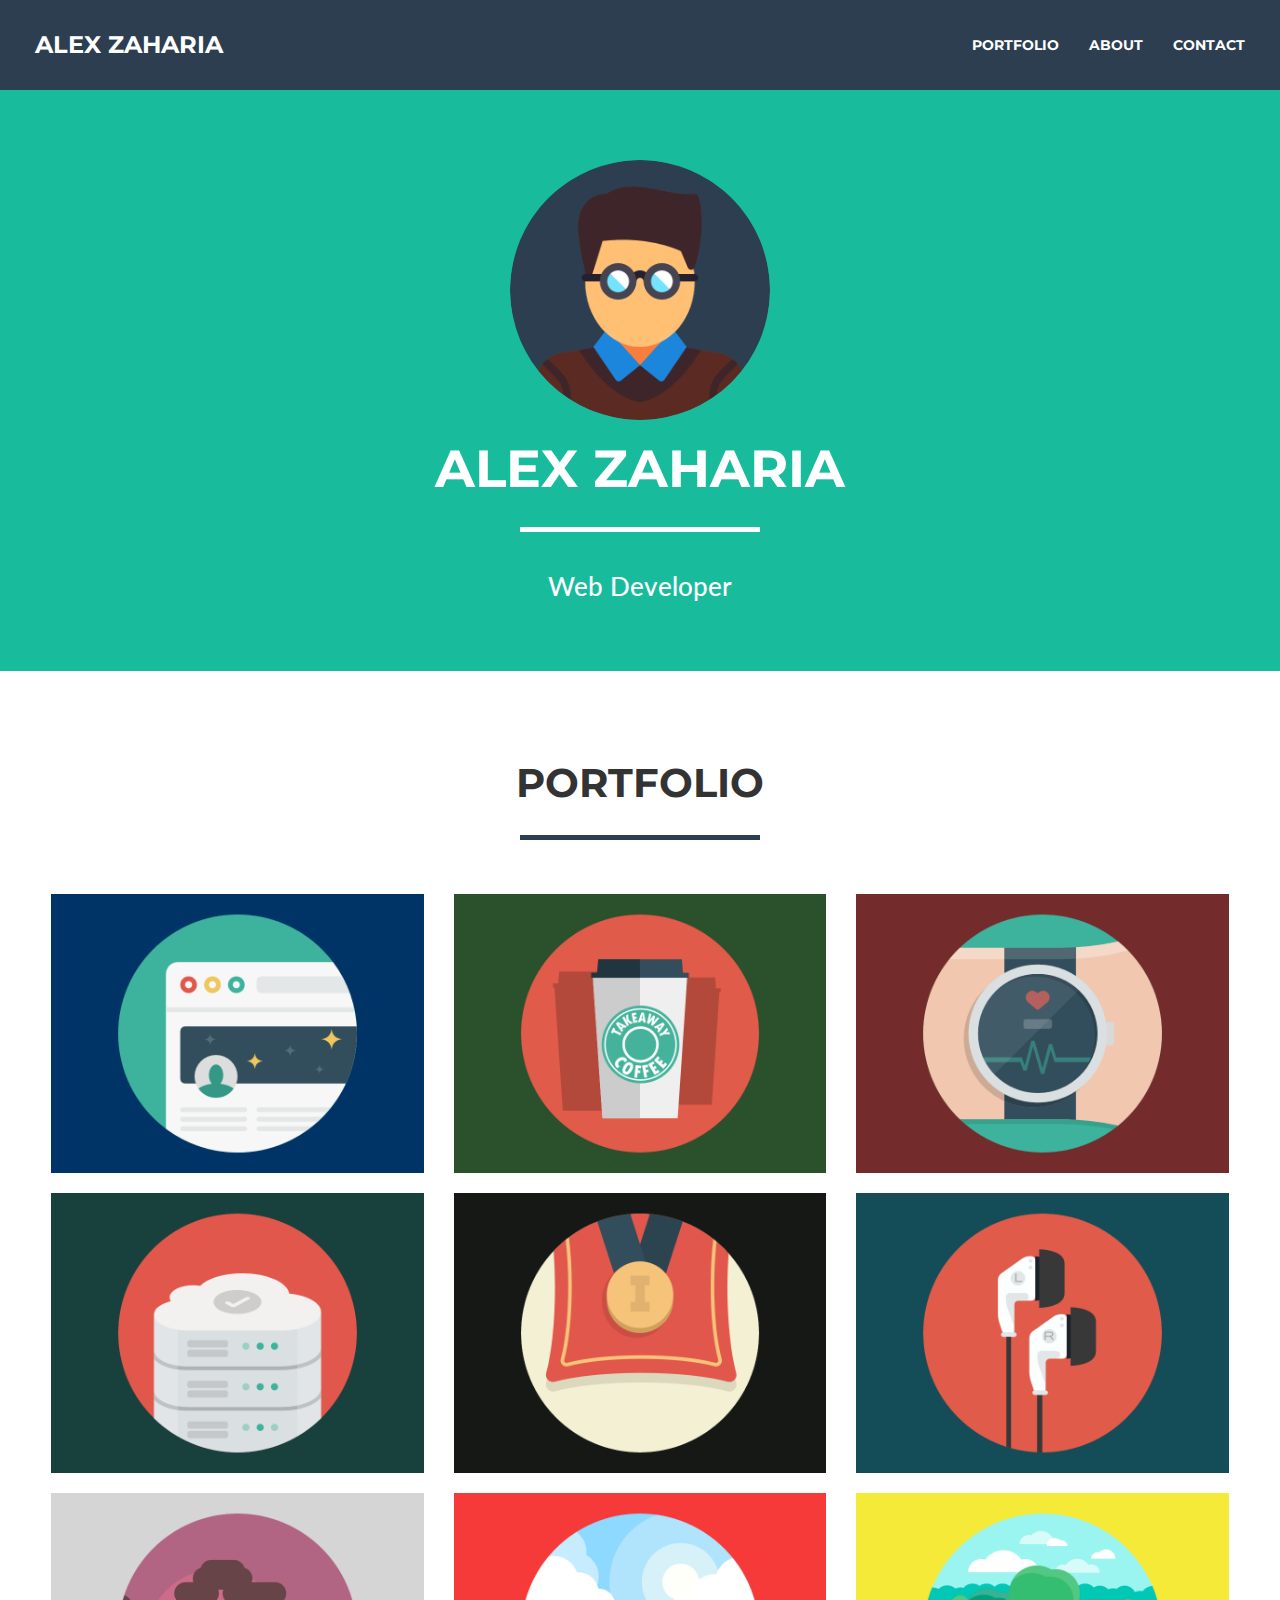
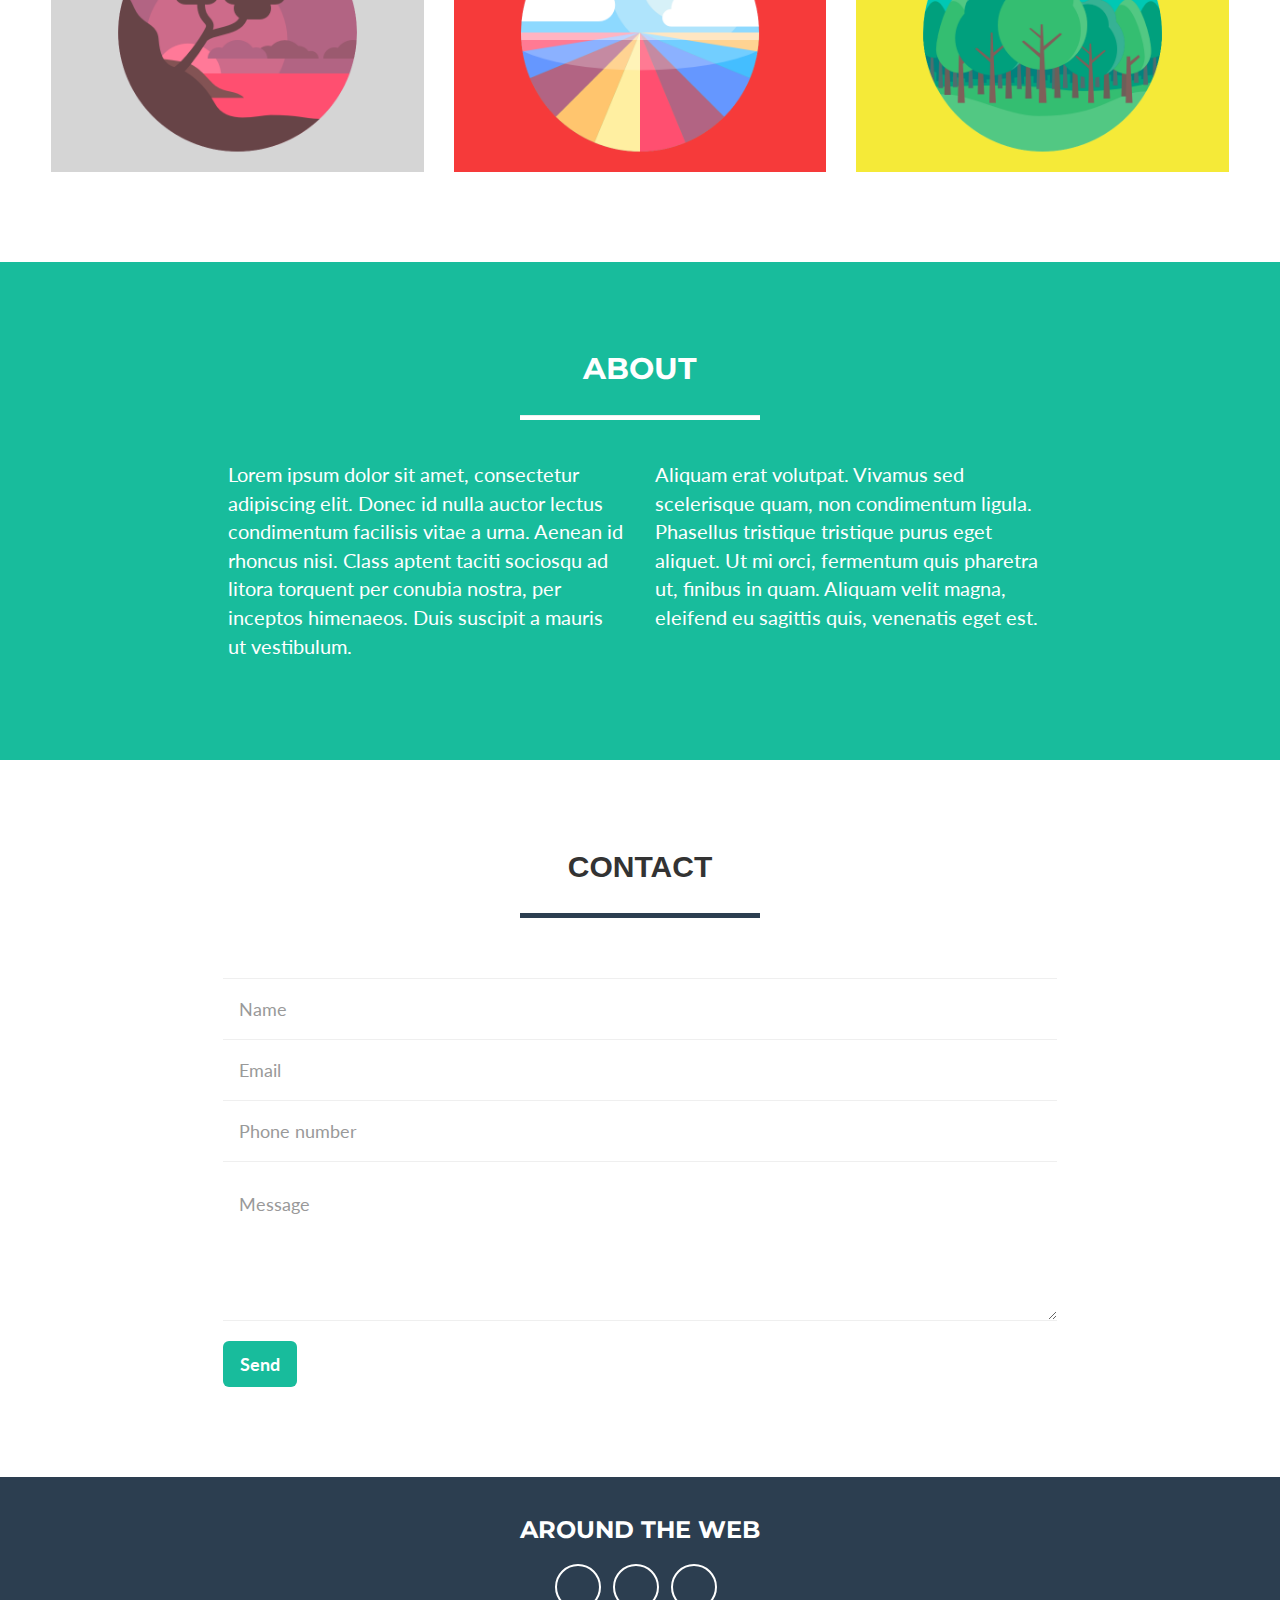
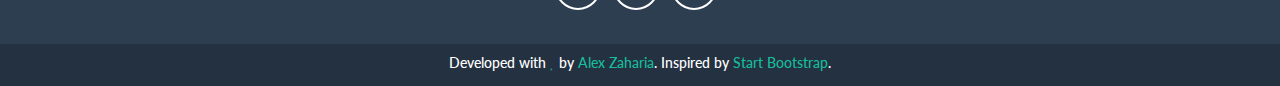
==== commit ed4fd160: "[portfolio-page] Switched to local libraries because of internet usage." ====
--- a/portofolio-page/index.html
+++ b/portofolio-page/index.html
@@ -3,10 +3,12 @@
 <head>
     <meta charset="UTF-8">
     <title>Portfolio Page</title>
-    <link rel="stylesheet" type="text/css"
-          href="https://maxcdn.bootstrapcdn.com/bootstrap/3.3.7/css/bootstrap.min.css"/>
-    <link rel="stylesheet" type="text/css"
-          href="https://maxcdn.bootstrapcdn.com/font-awesome/4.6.3/css/font-awesome.min.css"/>
+    <!--<link rel="stylesheet" type="text/css"-->
+          <!--href="https://maxcdn.bootstrapcdn.com/bootstrap/3.3.7/css/bootstrap.min.css"/>-->
+    <!--<link rel="stylesheet" type="text/css"-->
+          <!--href="https://maxcdn.bootstrapcdn.com/font-awesome/4.6.3/css/font-awesome.min.css"/>-->
+    <link rel="stylesheet" type="text/css" href="lib/bootstrap.min.css"/>
+    <link rel="stylesheet" type="text/css" href="lib/font-awesome.css"/>
 
     <link href="https://fonts.googleapis.com/css?family=Montserrat|Lato|Roboto" rel="stylesheet">
 
@@ -34,14 +36,14 @@
             </div>
             <div id="navbar" class="navbar-collapse collapse">
                 <ul class="nav navbar-nav navbar-right">
-                    <li><a href="#"><strong>PORTFOLIO</strong></a></li>
-                    <li><a href="#"><strong>ABOUT</strong></a></li>
-                    <li><a href="#"><strong>CONTACT</strong></a></li>
+                    <li><a href="#portfolio"><strong>PORTFOLIO</strong></a></li>
+                    <li><a href="#about"><strong>ABOUT</strong></a></li>
+                    <li><a href="#contact"><strong>CONTACT</strong></a></li>
                 </ul>
             </div>
         </div>
     </nav>
-    <div class="welcome">
+    <div id="welcome">
         <div class="container-fluid">
             <div class="row">
                 <div class="col-xs-12 photo">
@@ -63,7 +65,7 @@
             </div>
         </div>
     </div>
-    <div class="portfolio">
+    <div id="portfolio">
         <div class="container-fluid">
             <div class="row">
                 <div class="col-xs-12 text-center">
@@ -123,7 +125,7 @@
         </div>
 
     </div>
-    <div class="about">
+    <div id="about">
         <div class="container-fluid">
             <div class="row">
                 <div class="col-xs-12 text-center">
@@ -151,7 +153,7 @@
             </div>
         </div>
     </div>
-    <div class="contact">
+    <div id="contact">
         <div class="container-fluid">
             <div class="row">
                 <div class="col-xs-12 text-center">
@@ -178,7 +180,7 @@
             </div>
         </div>
     </div>
-    <div class="social">
+    <div id="social">
         <div class="container-fluid">
             <div class="row">
                 <div class="col-md-6 col-md-offset-3 text-center">
@@ -198,7 +200,7 @@
             </div>
         </div>
     </div>
-    <div class="credits">
+    <div id="credits">
         <div class="container-fluid">
             <div class="row">
                 <div class="credits">
@@ -224,8 +226,10 @@
                 </div>
             </div>
         </div>
-
-        <script src="https://cdnjs.cloudflare.com/ajax/libs/jquery/3.1.1/jquery.min.js"></script>
-        <script src="https://maxcdn.bootstrapcdn.com/bootstrap/3.3.7/js/bootstrap.min.js"></script>
+    </div>
+    <!--<script src="https://cdnjs.cloudflare.com/ajax/libs/jquery/3.1.1/jquery.min.js"></script>-->
+    <!--<script src="https://maxcdn.bootstrapcdn.com/bootstrap/3.3.7/js/bootstrap.min.js"></script>-->
+    <script src="lib/jquery.min.js"></script>
+    <script src="lib/bootstrap.min.js"></script>
 </body>
 </html>--- a/portofolio-page/style.css
+++ b/portofolio-page/style.css
@@ -11,6 +11,8 @@
 */
 body {
   min-height: 1000px; }
+  body button:focus {
+    outline: none; }
 
 .navbar {
   background: #2C3E50;
@@ -67,98 +69,98 @@
   background: #18BC9C;
   padding: 0 8px; }
 
-.welcome {
+#welcome {
   background-color: #18BC9C;
   color: #FFFFFF;
   font-family: 'Montserrat', sans-serif;
   padding: 160px 0 60px 0; }
-  .welcome .photo img {
+  #welcome .photo img {
     border-radius: 50%;
     margin: 0 auto;
     width: 260px; }
-  .welcome .welcome-name h1 {
+  #welcome .welcome-name h1 {
     font-size: 52px;
     text-transform: uppercase; }
     @media screen and (max-width: 767px) {
-      .welcome .welcome-name h1 {
+      #welcome .welcome-name h1 {
         font-size: 30px; } }
-  .welcome .welcome-divider {
+  #welcome .welcome-divider {
     position: relative; }
-    .welcome .welcome-divider hr.divider:after {
+    #welcome .welcome-divider hr.divider:after {
       content: "\f0eb"; }
-  .welcome .welcome-titles {
+  #welcome .welcome-titles {
     font-family: 'Lato', sans-serif; }
-    .welcome .welcome-titles h3 {
+    #welcome .welcome-titles h3 {
       font-size: 26px; }
     @media screen and (max-width: 767px) {
-      .welcome .welcome-titles h3 {
+      #welcome .welcome-titles h3 {
         margin-top: 10px;
         font-size: 20px; } }
   @media screen and (max-width: 767px) {
-    .welcome {
+    #welcome {
       padding: 90px 0 30px 0; } }
 
-.portfolio {
+#portfolio {
   background: #FFFFFF;
   color: #333333;
   font-family: 'Montserrat', sans-serif;
   padding: 70px 0 90px 0; }
-  .portfolio h2 {
+  #portfolio h2 {
     font-size: 40px;
     text-transform: uppercase; }
-  .portfolio .portfolio-divider hr.divider {
+  #portfolio .portfolio-divider hr.divider {
     border-color: #2C3E50;
     color: #2C3E50; }
-  .portfolio .portfolio-divider hr.divider:after {
+  #portfolio .portfolio-divider hr.divider:after {
     background: #FFFFFF;
     content: "\f0b1"; }
-  .portfolio .projects {
+  #portfolio .projects {
     margin-top: 14px;
     padding: 0 36px; }
-    .portfolio .projects .project {
+    #portfolio .projects .project {
       margin-top: 20px; }
-      .portfolio .projects .project a {
+      #portfolio .projects .project a {
         background: url("/img/student.png");
         display: block;
         margin: 0 auto;
         max-width: 400px; }
     @media screen and (max-width: 767px) {
-      .portfolio .projects {
+      #portfolio .projects {
         margin-top: 30px;
         padding: 0 14px; } }
   @media screen and (max-width: 767px) {
-    .portfolio {
+    #portfolio {
       padding: 30px 0 30px 0; } }
 
-.about {
+#about {
   background: #18BC9C;
   color: #FFFFFF;
   font-family: 'Montserrat', sans-serif;
   padding: 70px 0 90px 0; }
-  .about .about-divider hr.divider:after {
+  #about .about-divider hr.divider:after {
     content: "\f007";
     padding: 0 10px; }
-  .about .about-content {
+  #about .about-content {
     margin-top: 20px; }
-    .about .about-content .description,
-    .about .about-content .skills {
+    #about .about-content .description,
+    #about .about-content .skills {
       font-family: 'Lato', sans-serif;
       font-size: 20px; }
   @media screen and (max-width: 767px) {
-    .about {
+    #about {
       padding: 30px 0 30px 0; } }
 
-.contact {
+#contact {
   padding: 70px 0 90px 0; }
-  .contact .contact-divider hr {
+  #contact .contact-divider hr {
     border-color: #2C3E50;
     color: #2C3E50; }
-  .contact .contact-divider hr:after {
+  #contact .contact-divider hr:after {
     background: #FFFFFF;
     content: '\f0e0'; }
-  .contact form {
+  #contact form {
     margin-top: 40px; }
-    .contact form input, .contact form textarea {
+    #contact form input, #contact form textarea {
       border: none;
       border-radius: 0;
       border-top: 1px solid #efefef;
@@ -166,30 +168,30 @@
       font-family: 'Lato', sans-serif;
       font-size: 18px;
       padding: 30px 16px; }
-    .contact form input {
+    #contact form input {
       height: 60px; }
-    .contact form textarea {
+    #contact form textarea {
       border-bottom: 1px solid #efefef;
       min-height: 160px;
       resize: vertical; }
-    .contact form input:focus,
-    .contact form textarea:focus {
+    #contact form input:focus,
+    #contact form textarea:focus {
       border-color: #efefef;
       box-shadow: none; }
-    .contact form button {
+    #contact form button {
       background: #18BC9C;
       color: #FFFFFF;
       font-family: 'Lato', sans-serif;
       margin-top: 20px; }
 
-.social {
+#social {
   background: #2C3E50;
   color: #FFFFFF;
   font-family: 'Montserrat', sans-serif;
   padding: 20px 0 34px 0; }
-  .social .social-icons {
+  #social .social-icons {
     margin-top: 20px; }
-    .social .social-icons a {
+    #social .social-icons a {
       border: 2px solid #FFFFFF;
       border-radius: 50%;
       color: #FFFFFF;
@@ -200,35 +202,35 @@
       text-align: center;
       transition: 0.2s all ease-out;
       width: 46px; }
-      .social .social-icons a span.fa {
+      #social .social-icons a span.fa {
         font-size: 20px; }
-    .social .social-icons a:hover {
+    #social .social-icons a:hover {
       background: #FFFFFF;
       color: #18BC9C;
       transition: 0.2s all ease-in; }
 
-.credits {
-  padding: 6px 0;
+#credits {
+  padding: 6px 0 10px 0;
   background: #233140;
   color: #FFFFFF; }
-  .credits .credits {
+  #credits .credits {
     font-family: 'Lato', sans-serif; }
-    .credits .credits h5 {
+    #credits .credits h5 {
       margin: 5px 0; }
-    .credits .credits .fa-heart {
+    #credits .credits .fa-heart {
       color: #18BC9C; }
-    .credits .credits a {
+    #credits .credits a {
       color: #18BC9C;
       transition: 0.1s all ease-out;
       border-bottom: 1px solid #233140; }
-    .credits .credits a:hover {
+    #credits .credits a:hover {
       transition: 0.1s all ease-in;
       text-decoration: none;
       border-bottom: 1px solid #18BC9C; }
-    .credits .credits a:focus {
+    #credits .credits a:focus {
       text-underline: none; }
     @media screen and (max-width: 991px) {
-      .credits .credits {
+      #credits .credits {
         text-align: center; } }
 
 /*# sourceMappingURL=style.css.map */
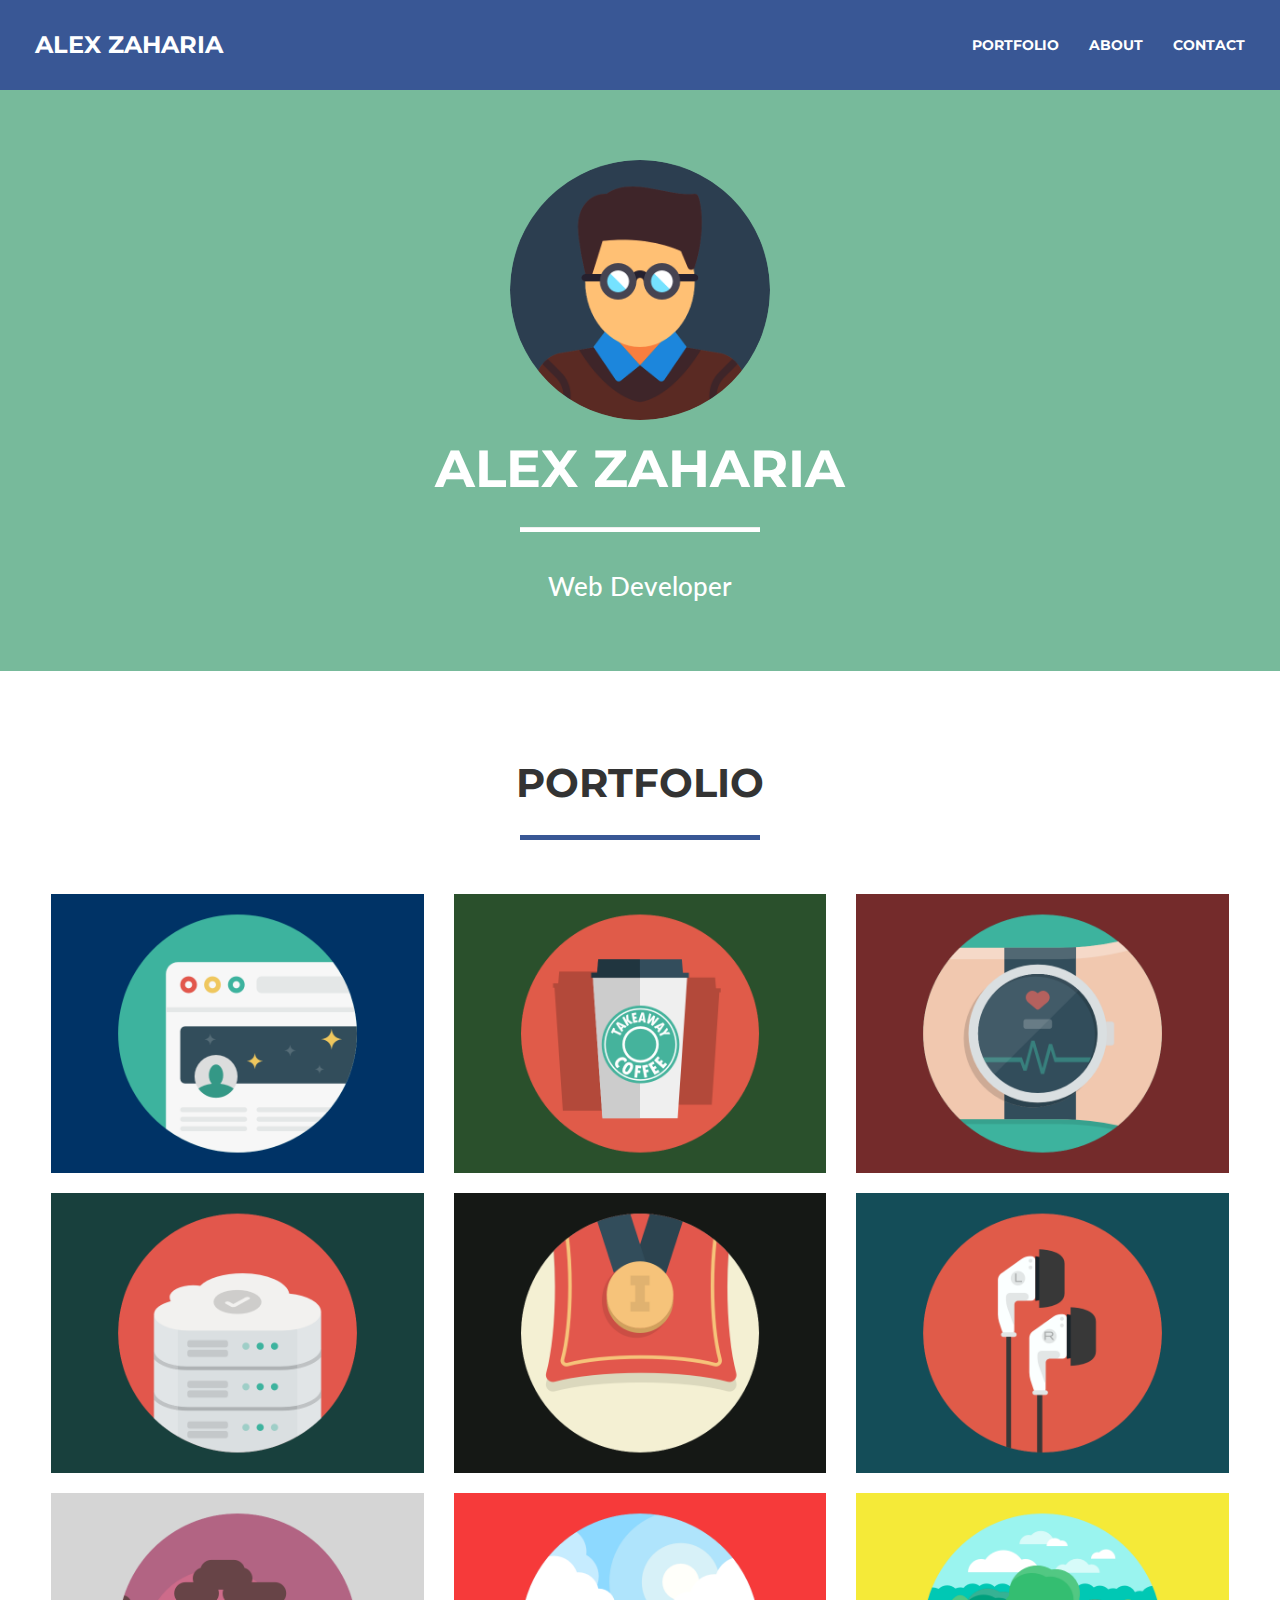
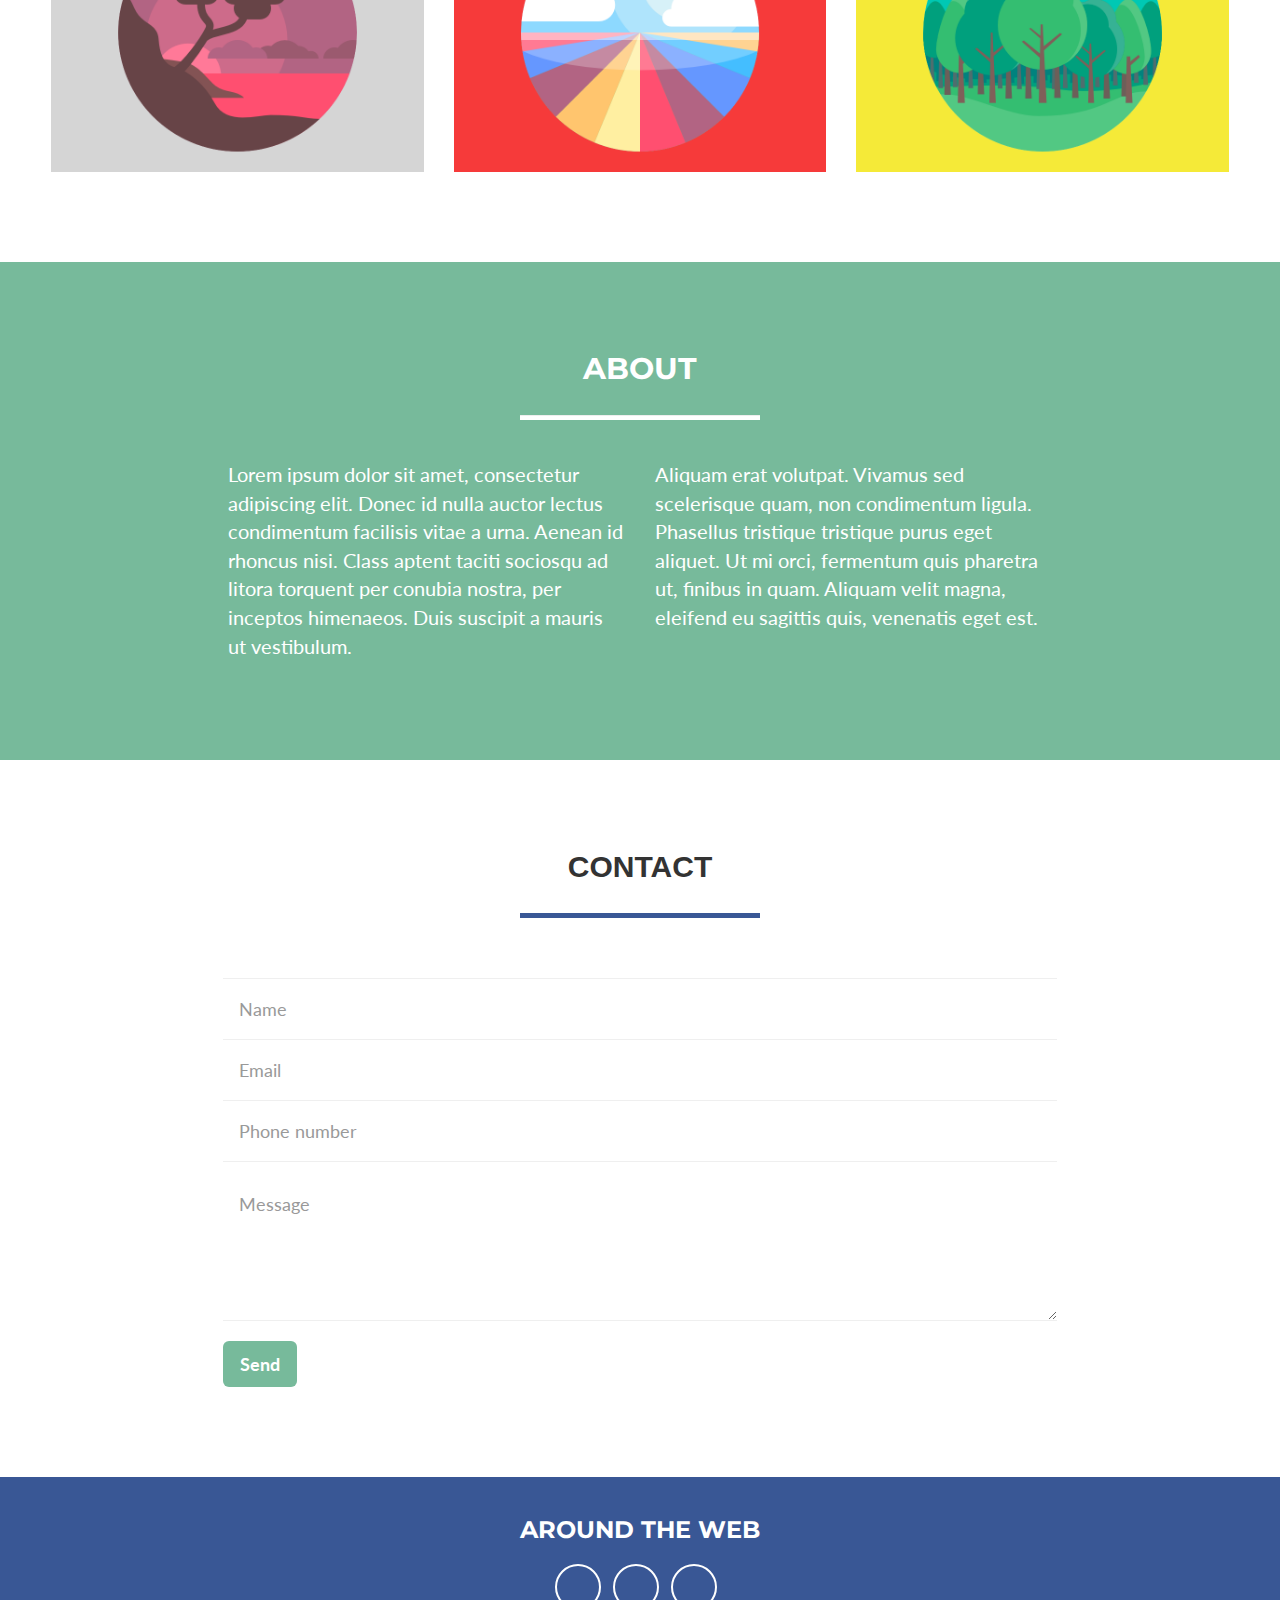
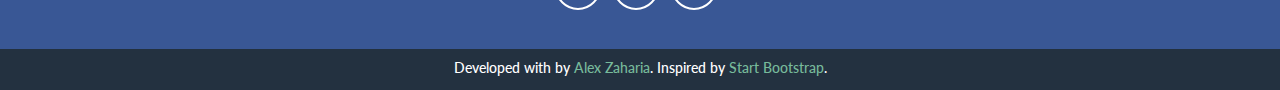
==== commit cba43b81: "[portfolio-page] Added scroll animation. Looking for new color combinations." ====
--- a/portofolio-page/index.html
+++ b/portofolio-page/index.html
@@ -8,7 +8,7 @@
     <!--<link rel="stylesheet" type="text/css"-->
           <!--href="https://maxcdn.bootstrapcdn.com/font-awesome/4.6.3/css/font-awesome.min.css"/>-->
     <link rel="stylesheet" type="text/css" href="lib/bootstrap.min.css"/>
-    <link rel="stylesheet" type="text/css" href="lib/font-awesome.css"/>
+    <!--<link rel="stylesheet" type="text/css" href="lib/font-awesome.css"/>-->
 
     <link href="https://fonts.googleapis.com/css?family=Montserrat|Lato|Roboto" rel="stylesheet">
 
@@ -36,9 +36,9 @@
             </div>
             <div id="navbar" class="navbar-collapse collapse">
                 <ul class="nav navbar-nav navbar-right">
-                    <li><a href="#portfolio"><strong>PORTFOLIO</strong></a></li>
-                    <li><a href="#about"><strong>ABOUT</strong></a></li>
-                    <li><a href="#contact"><strong>CONTACT</strong></a></li>
+                    <li><a onclick="scrollTo('#portfolio')"><strong>PORTFOLIO</strong></a></li>
+                    <li><a onclick="scrollTo('#about')"><strong>ABOUT</strong></a></li>
+                    <li><a onclick="scrollTo('#contact')"><strong>CONTACT</strong></a></li>
                 </ul>
             </div>
         </div>
@@ -231,5 +231,6 @@
     <!--<script src="https://maxcdn.bootstrapcdn.com/bootstrap/3.3.7/js/bootstrap.min.js"></script>-->
     <script src="lib/jquery.min.js"></script>
     <script src="lib/bootstrap.min.js"></script>
+    <script src="script.js"></script>
 </body>
 </html>--- a/portofolio-page/style.css
+++ b/portofolio-page/style.css
@@ -15,7 +15,7 @@
     outline: none; }
 
 .navbar {
-  background: #2C3E50;
+  background: #395795;
   border: none;
   font-family: 'Montserrat', sans-serif;
   padding: 20px; }
@@ -26,7 +26,7 @@
 .navbar-default {
   color: #fff; }
   .navbar-default .navbar-brand {
-    color: #FFFFFF;
+    color: #fff;
     font-size: 24px;
     text-transform: uppercase; }
     @media screen and (max-width: 767px) {
@@ -36,20 +36,21 @@
   .navbar-default .navbar-brand:focus {
     color: #fff; }
   .navbar-default .navbar-toggle {
-    border-color: #FFFFFF; }
+    border-color: #fff; }
     .navbar-default .navbar-toggle .icon-bar {
-      background: #FFFFFF; }
+      background: #fff; }
   .navbar-default .navbar-toggle:hover,
   .navbar-default .navbar-toggle:focus {
-    background: #18BC9C;
-    border-color: #18BC9C; }
+    background: #77BA9B;
+    border-color: #77BA9B; }
   .navbar-default .navbar-collapse {
     border-color: #233140; }
   .navbar-default .navbar-nav li a {
-    color: #FFFFFF; }
+    color: #fff;
+    cursor: pointer; }
   .navbar-default .navbar-nav li a:hover,
   .navbar-default .navbar-nav li a:focus {
-    color: #18BC9C; }
+    color: #77BA9B; }
 
 .content {
   padding-top: 90px; }
@@ -58,20 +59,20 @@
       padding-top: 50px; } }
 
 hr.divider {
-  border-bottom: 4px solid #FFFFFF;
-  color: #FFFFFF;
+  border-bottom: 4px solid #fff;
+  color: #fff;
   font-family: FontAwesome;
   font-size: 34px;
   line-height: 1px;
   width: 240px; }
 
 hr.divider:after {
-  background: #18BC9C;
+  background: #77BA9B;
   padding: 0 8px; }
 
 #welcome {
-  background-color: #18BC9C;
-  color: #FFFFFF;
+  background-color: #77BA9B;
+  color: #fff;
   font-family: 'Montserrat', sans-serif;
   padding: 160px 0 60px 0; }
   #welcome .photo img {
@@ -101,7 +102,7 @@
       padding: 90px 0 30px 0; } }
 
 #portfolio {
-  background: #FFFFFF;
+  background: #fff;
   color: #333333;
   font-family: 'Montserrat', sans-serif;
   padding: 70px 0 90px 0; }
@@ -109,10 +110,10 @@
     font-size: 40px;
     text-transform: uppercase; }
   #portfolio .portfolio-divider hr.divider {
-    border-color: #2C3E50;
-    color: #2C3E50; }
+    border-color: #395795;
+    color: #395795; }
   #portfolio .portfolio-divider hr.divider:after {
-    background: #FFFFFF;
+    background: #fff;
     content: "\f0b1"; }
   #portfolio .projects {
     margin-top: 14px;
@@ -133,8 +134,8 @@
       padding: 30px 0 30px 0; } }
 
 #about {
-  background: #18BC9C;
-  color: #FFFFFF;
+  background: #77BA9B;
+  color: #fff;
   font-family: 'Montserrat', sans-serif;
   padding: 70px 0 90px 0; }
   #about .about-divider hr.divider:after {
@@ -153,10 +154,10 @@
 #contact {
   padding: 70px 0 90px 0; }
   #contact .contact-divider hr {
-    border-color: #2C3E50;
-    color: #2C3E50; }
+    border-color: #395795;
+    color: #395795; }
   #contact .contact-divider hr:after {
-    background: #FFFFFF;
+    background: #fff;
     content: '\f0e0'; }
   #contact form {
     margin-top: 40px; }
@@ -179,22 +180,22 @@
       border-color: #efefef;
       box-shadow: none; }
     #contact form button {
-      background: #18BC9C;
-      color: #FFFFFF;
+      background: #77BA9B;
+      color: #fff;
       font-family: 'Lato', sans-serif;
       margin-top: 20px; }
 
 #social {
-  background: #2C3E50;
-  color: #FFFFFF;
+  background: #395795;
+  color: #fff;
   font-family: 'Montserrat', sans-serif;
   padding: 20px 0 34px 0; }
   #social .social-icons {
     margin-top: 20px; }
     #social .social-icons a {
-      border: 2px solid #FFFFFF;
+      border: 2px solid #fff;
       border-radius: 50%;
-      color: #FFFFFF;
+      color: #fff;
       display: inline-block;
       height: 46px;
       line-height: 46px;
@@ -205,32 +206,31 @@
       #social .social-icons a span.fa {
         font-size: 20px; }
     #social .social-icons a:hover {
-      background: #FFFFFF;
-      color: #18BC9C;
+      background: #fff;
+      color: #77BA9B;
       transition: 0.2s all ease-in; }
 
 #credits {
-  padding: 6px 0 10px 0;
   background: #233140;
-  color: #FFFFFF; }
-  #credits .credits {
-    font-family: 'Lato', sans-serif; }
-    #credits .credits h5 {
-      margin: 5px 0; }
-    #credits .credits .fa-heart {
-      color: #18BC9C; }
-    #credits .credits a {
-      color: #18BC9C;
-      transition: 0.1s all ease-out;
-      border-bottom: 1px solid #233140; }
-    #credits .credits a:hover {
-      transition: 0.1s all ease-in;
-      text-decoration: none;
-      border-bottom: 1px solid #18BC9C; }
-    #credits .credits a:focus {
-      text-underline: none; }
-    @media screen and (max-width: 991px) {
-      #credits .credits {
-        text-align: center; } }
+  color: #fff;
+  padding: 6px 0 10px 0; }
+  #credits .credits h5 {
+    font-family: 'Lato', sans-serif;
+    margin: 5px 0; }
+  #credits .credits .fa-heart {
+    color: #77BA9B; }
+  #credits .credits a {
+    border-bottom: 1px solid #233140;
+    color: #77BA9B;
+    transition: 0.1s all ease-out; }
+  #credits .credits a:hover {
+    border-bottom: 1px solid #77BA9B;
+    text-decoration: none;
+    transition: 0.1s all ease-in; }
+  #credits .credits a:focus {
+    text-underline: none; }
+  @media screen and (max-width: 991px) {
+    #credits .credits {
+      text-align: center; } }
 
 /*# sourceMappingURL=style.css.map */
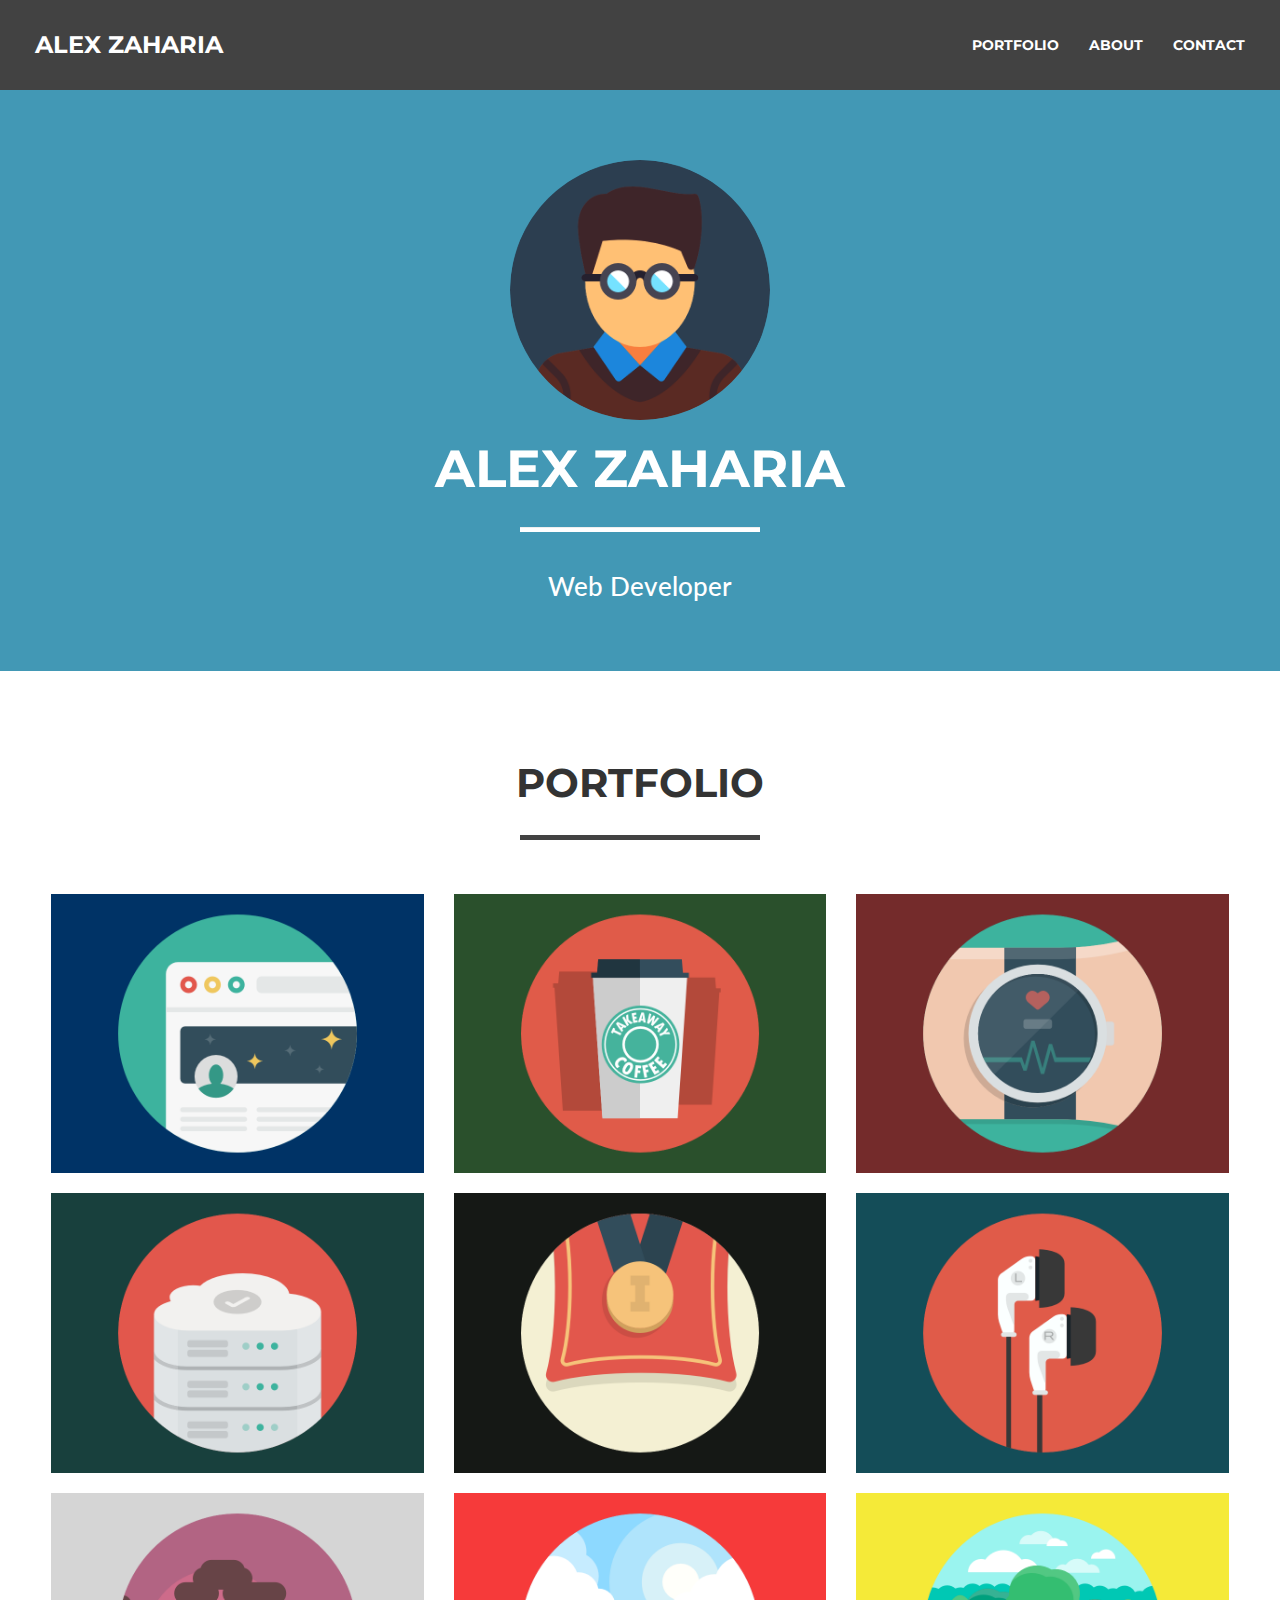
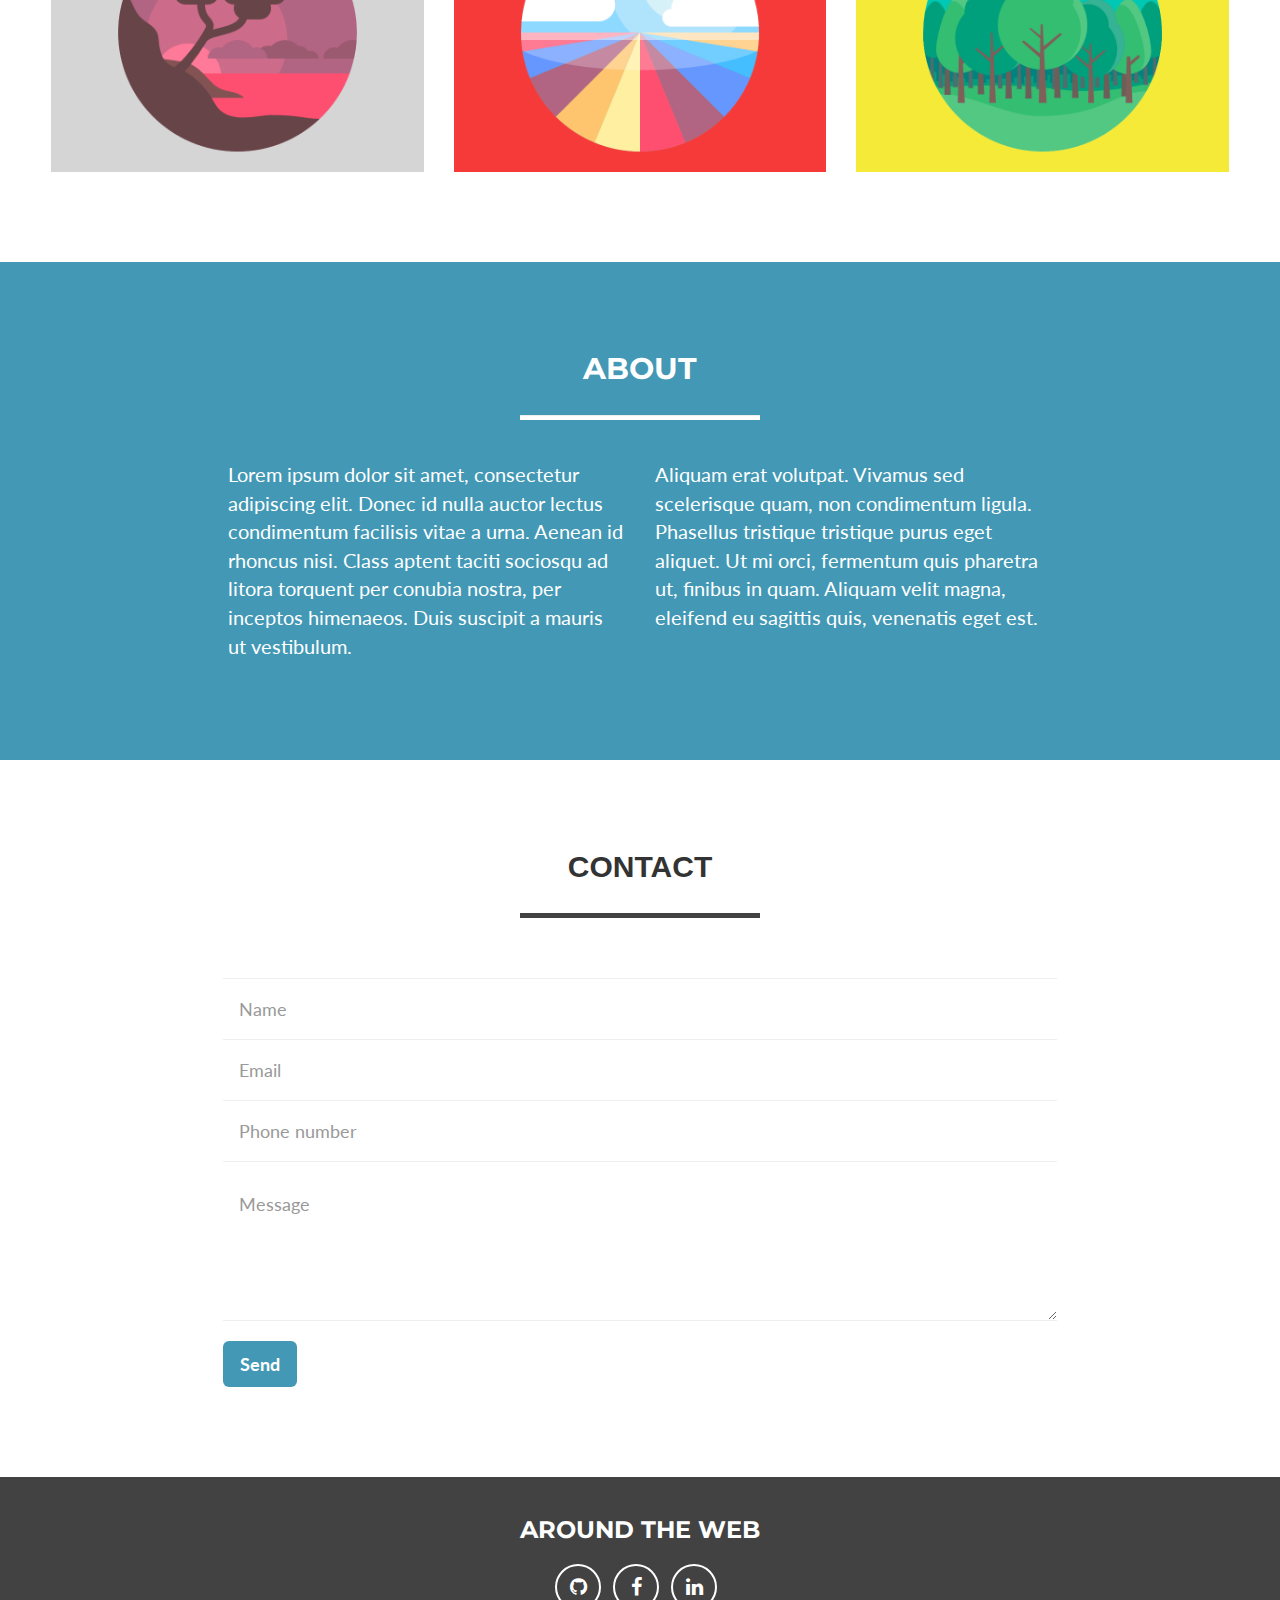
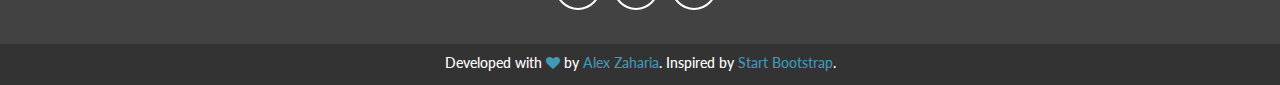
==== commit aa0cbbc7: "[portfolio-page] Changed color combination." ====
--- a/portofolio-page/index.html
+++ b/portofolio-page/index.html
@@ -3,11 +3,11 @@
 <head>
     <meta charset="UTF-8">
     <title>Portfolio Page</title>
-    <!--<link rel="stylesheet" type="text/css"-->
-          <!--href="https://maxcdn.bootstrapcdn.com/bootstrap/3.3.7/css/bootstrap.min.css"/>-->
-    <!--<link rel="stylesheet" type="text/css"-->
-          <!--href="https://maxcdn.bootstrapcdn.com/font-awesome/4.6.3/css/font-awesome.min.css"/>-->
-    <link rel="stylesheet" type="text/css" href="lib/bootstrap.min.css"/>
+    <link rel="stylesheet" type="text/css"
+          href="https://maxcdn.bootstrapcdn.com/bootstrap/3.3.7/css/bootstrap.min.css"/>
+    <link rel="stylesheet" type="text/css"
+          href="https://maxcdn.bootstrapcdn.com/font-awesome/4.6.3/css/font-awesome.min.css"/>
+    <!--<link rel="stylesheet" type="text/css" href="lib/bootstrap.min.css"/>-->
     <!--<link rel="stylesheet" type="text/css" href="lib/font-awesome.css"/>-->
 
     <link href="https://fonts.googleapis.com/css?family=Montserrat|Lato|Roboto" rel="stylesheet">
--- a/portofolio-page/style.css
+++ b/portofolio-page/style.css
@@ -15,7 +15,7 @@
     outline: none; }
 
 .navbar {
-  background: #395795;
+  background: #424242;
   border: none;
   font-family: 'Montserrat', sans-serif;
   padding: 20px; }
@@ -41,16 +41,16 @@
       background: #fff; }
   .navbar-default .navbar-toggle:hover,
   .navbar-default .navbar-toggle:focus {
-    background: #77BA9B;
-    border-color: #77BA9B; }
+    background: #4298B5;
+    border-color: #4298B5; }
   .navbar-default .navbar-collapse {
-    border-color: #233140; }
+    border-color: #333333; }
   .navbar-default .navbar-nav li a {
     color: #fff;
     cursor: pointer; }
   .navbar-default .navbar-nav li a:hover,
   .navbar-default .navbar-nav li a:focus {
-    color: #77BA9B; }
+    color: #4298B5; }
 
 .content {
   padding-top: 90px; }
@@ -67,11 +67,11 @@
   width: 240px; }
 
 hr.divider:after {
-  background: #77BA9B;
+  background: #4298B5;
   padding: 0 8px; }
 
 #welcome {
-  background-color: #77BA9B;
+  background-color: #4298B5;
   color: #fff;
   font-family: 'Montserrat', sans-serif;
   padding: 160px 0 60px 0; }
@@ -110,8 +110,8 @@
     font-size: 40px;
     text-transform: uppercase; }
   #portfolio .portfolio-divider hr.divider {
-    border-color: #395795;
-    color: #395795; }
+    border-color: #424242;
+    color: #424242; }
   #portfolio .portfolio-divider hr.divider:after {
     background: #fff;
     content: "\f0b1"; }
@@ -134,7 +134,7 @@
       padding: 30px 0 30px 0; } }
 
 #about {
-  background: #77BA9B;
+  background: #4298B5;
   color: #fff;
   font-family: 'Montserrat', sans-serif;
   padding: 70px 0 90px 0; }
@@ -154,8 +154,8 @@
 #contact {
   padding: 70px 0 90px 0; }
   #contact .contact-divider hr {
-    border-color: #395795;
-    color: #395795; }
+    border-color: #424242;
+    color: #424242; }
   #contact .contact-divider hr:after {
     background: #fff;
     content: '\f0e0'; }
@@ -180,13 +180,13 @@
       border-color: #efefef;
       box-shadow: none; }
     #contact form button {
-      background: #77BA9B;
+      background: #4298B5;
       color: #fff;
       font-family: 'Lato', sans-serif;
       margin-top: 20px; }
 
 #social {
-  background: #395795;
+  background: #424242;
   color: #fff;
   font-family: 'Montserrat', sans-serif;
   padding: 20px 0 34px 0; }
@@ -207,24 +207,24 @@
         font-size: 20px; }
     #social .social-icons a:hover {
       background: #fff;
-      color: #77BA9B;
+      color: #4298B5;
       transition: 0.2s all ease-in; }
 
 #credits {
-  background: #233140;
+  background: #333333;
   color: #fff;
   padding: 6px 0 10px 0; }
   #credits .credits h5 {
     font-family: 'Lato', sans-serif;
     margin: 5px 0; }
   #credits .credits .fa-heart {
-    color: #77BA9B; }
+    color: #4298B5; }
   #credits .credits a {
-    border-bottom: 1px solid #233140;
-    color: #77BA9B;
+    border-bottom: 1px solid #333333;
+    color: #4298B5;
     transition: 0.1s all ease-out; }
   #credits .credits a:hover {
-    border-bottom: 1px solid #77BA9B;
+    border-bottom: 1px solid #4298B5;
     text-decoration: none;
     transition: 0.1s all ease-in; }
   #credits .credits a:focus {
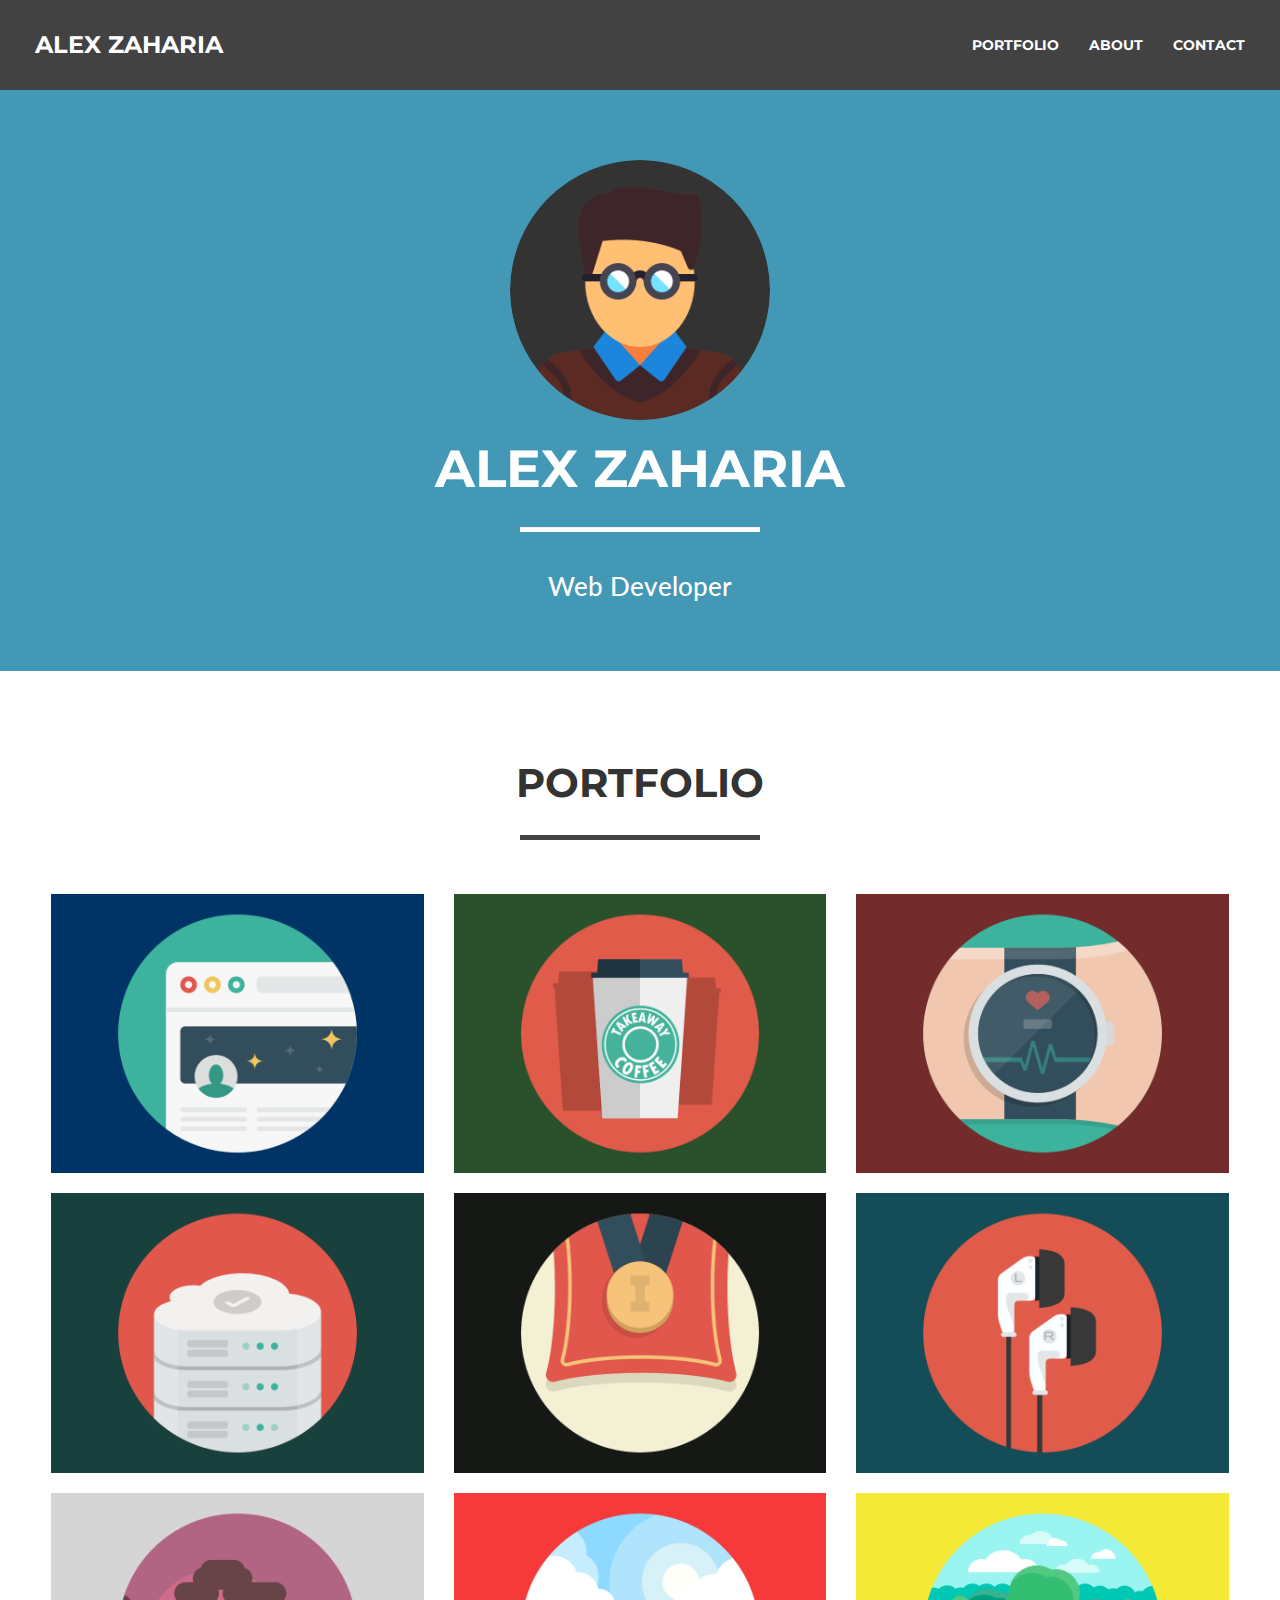
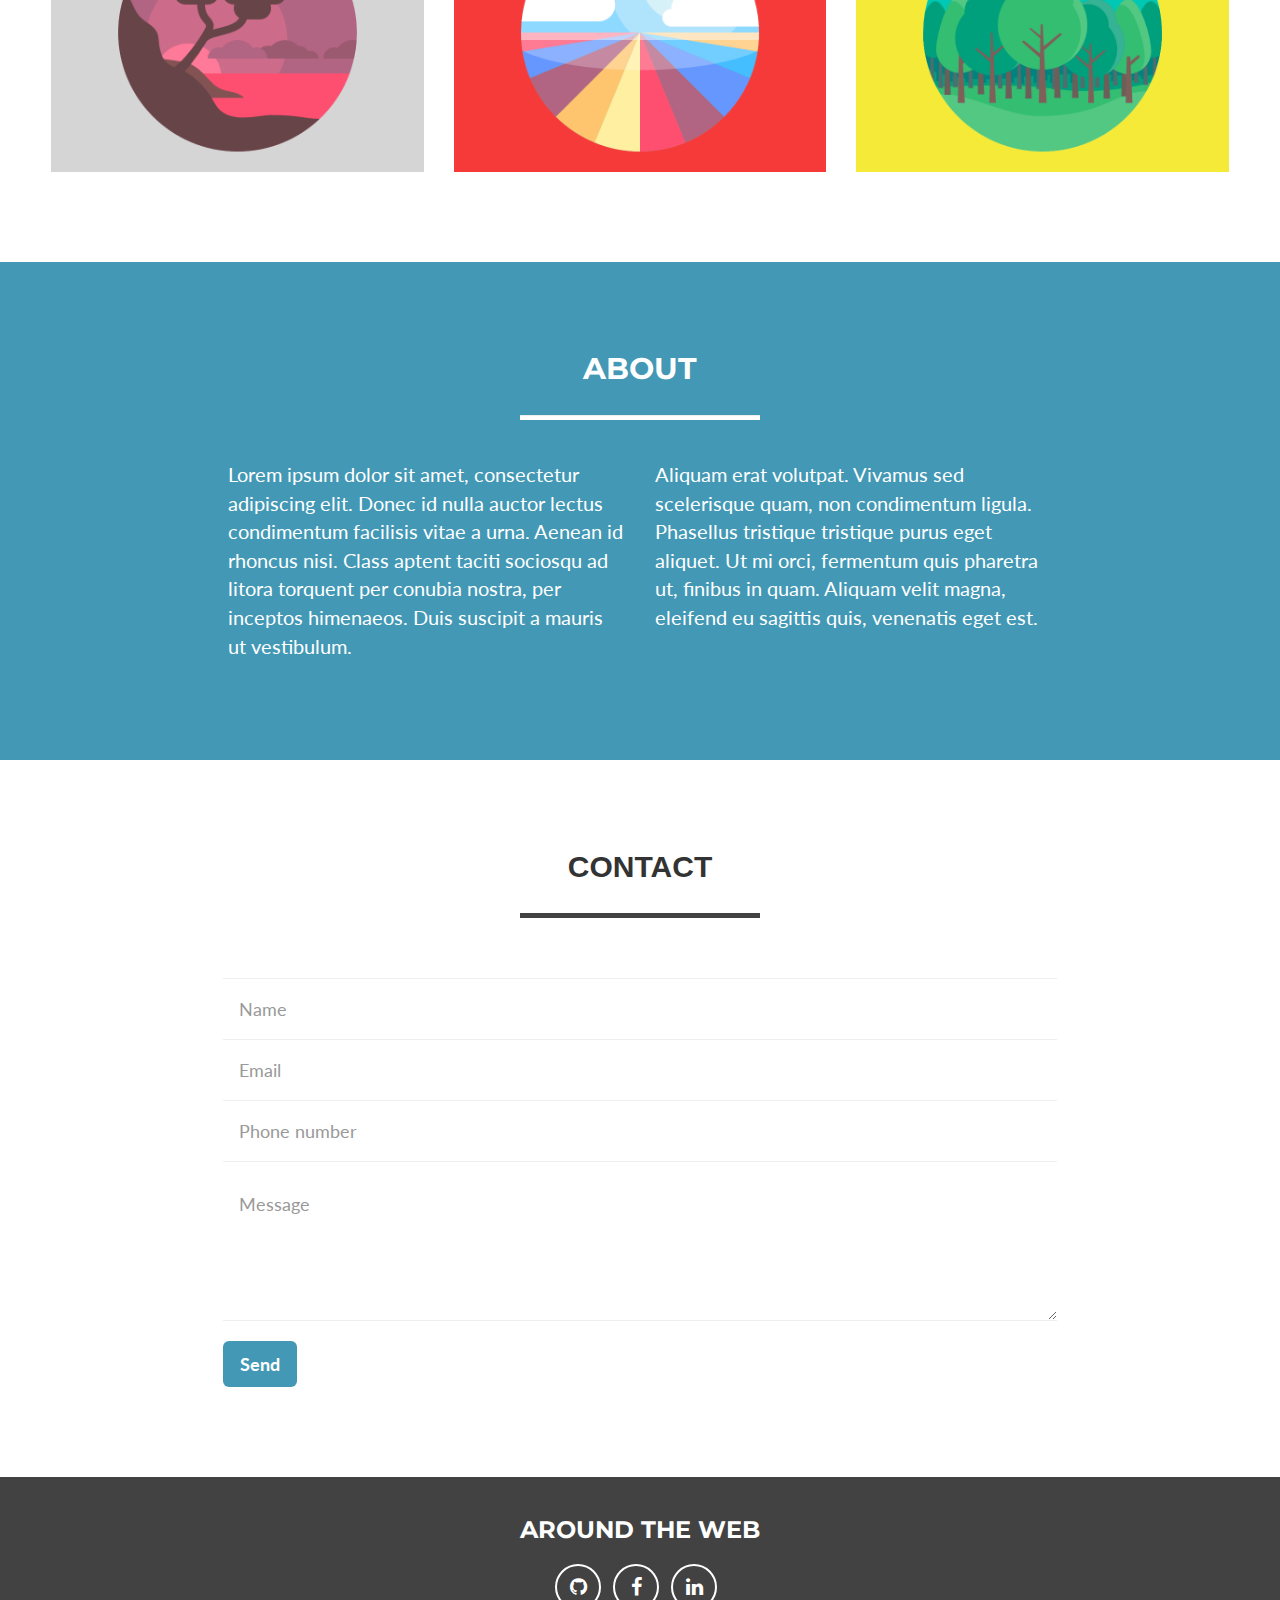
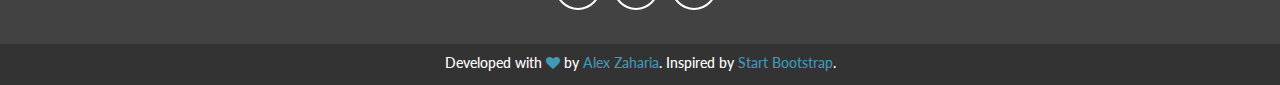
==== commit badcc7d6: "[portfolio-page] Some clean-up." ====
--- a/portofolio-page/index.html
+++ b/portofolio-page/index.html
@@ -227,6 +227,7 @@
             </div>
         </div>
     </div>
+
     <!--<script src="https://cdnjs.cloudflare.com/ajax/libs/jquery/3.1.1/jquery.min.js"></script>-->
     <!--<script src="https://maxcdn.bootstrapcdn.com/bootstrap/3.3.7/js/bootstrap.min.js"></script>-->
     <script src="lib/jquery.min.js"></script>
